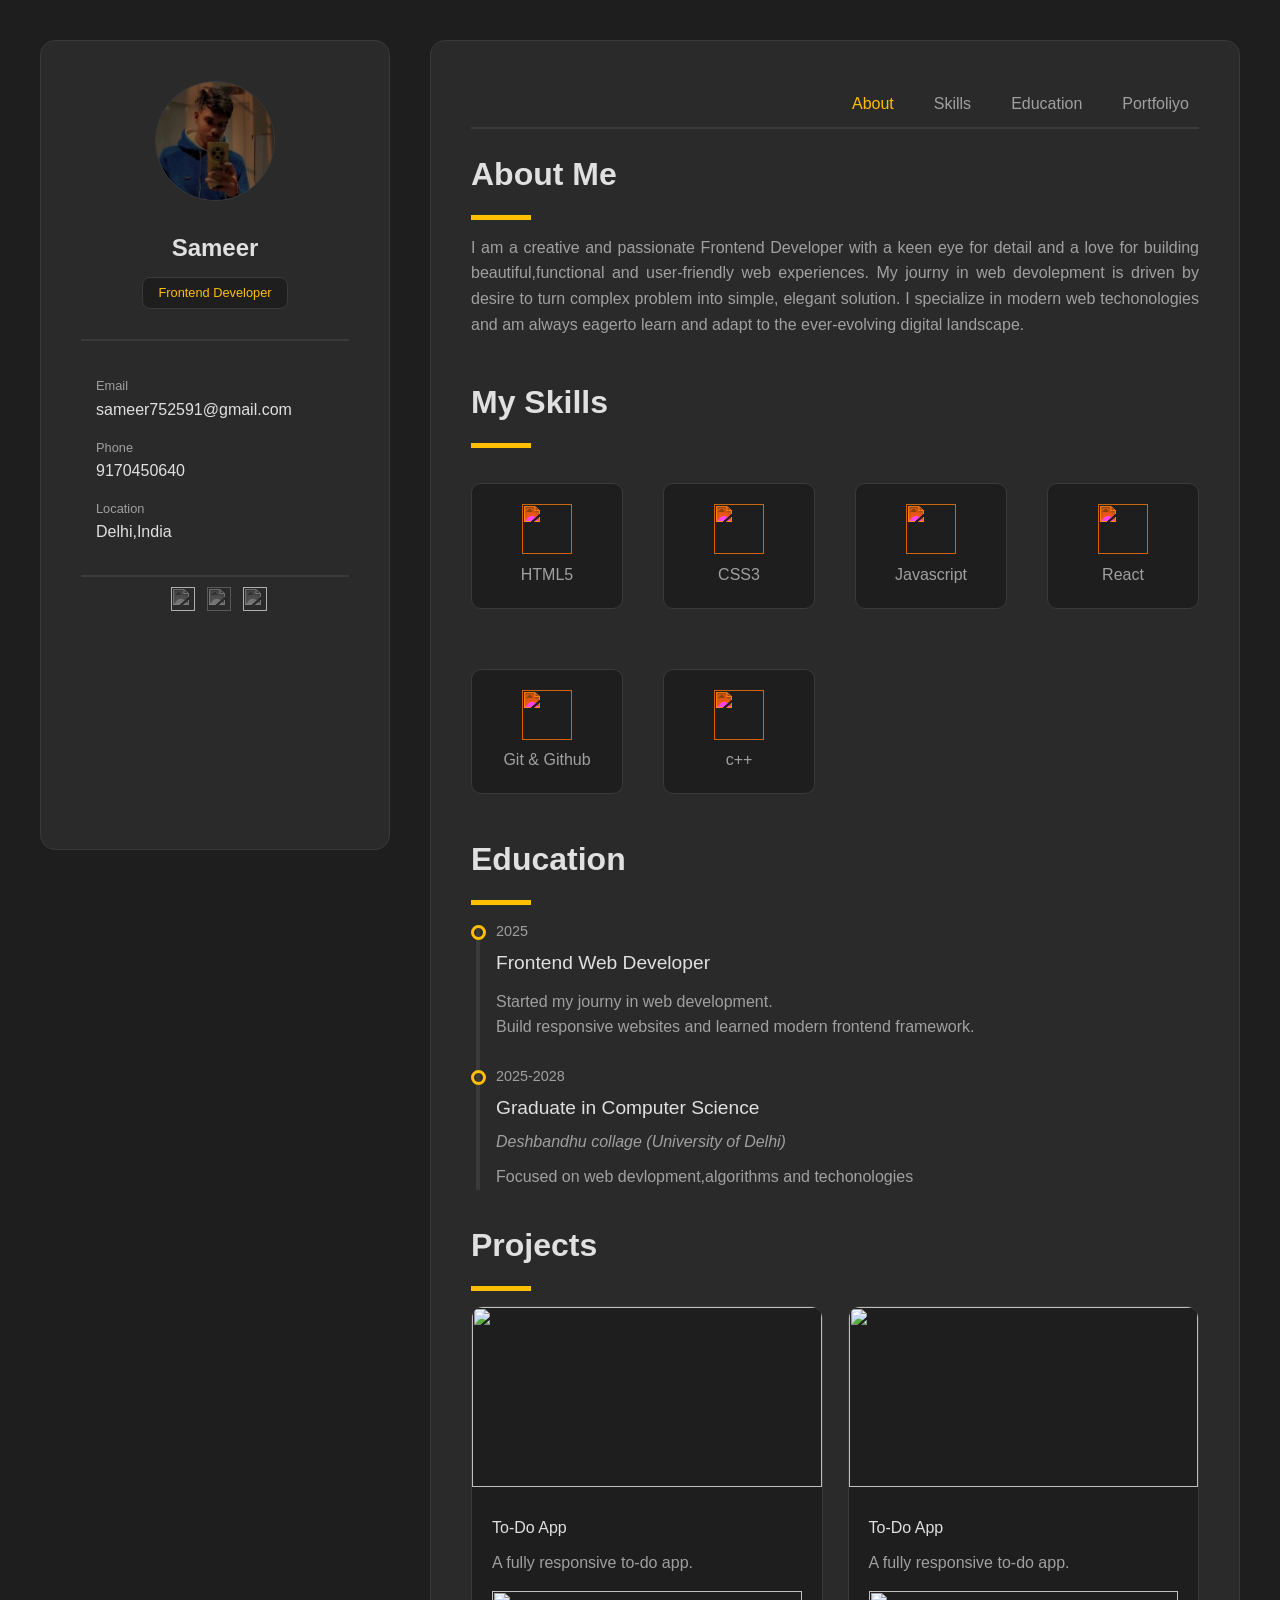
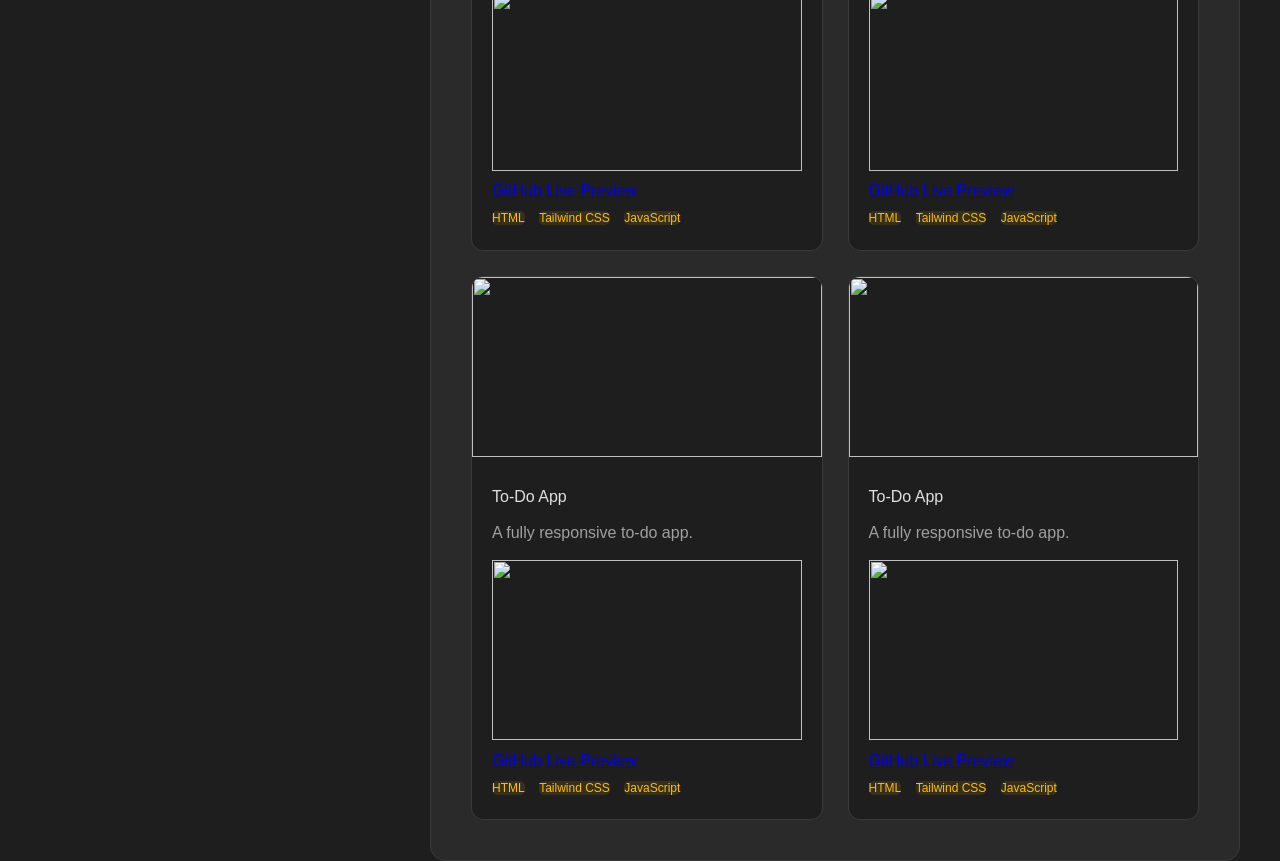
==== index.html @ 95f1eb68 "Update project section titles and images" ====
<!DOCTYPE html>
<html lang="en">
<head>
    <meta charset="UTF-8">
    <meta name="viewport" content="width=device-width, initial-scale=1.0">
    <title> Profile Portfolio</title>
    <link rel="stylesheet" href="portfoliyo.css">
</head>
<body>
  <div class="main-container">

    <!--sidebare-->
    <div class="sidebare">

      <!--profile-->
      <div class="Profile">
        <img src="sameerimg.webp" alt="profile-image">
        <h2>Sameer</h2>
        <p>Frontend Developer</p>
      </div>

      <!--Contact-->
      <div class="contact">
        <div class="email">
          <h3 class="label">Email</h3>
          <a href="mailto:sameer752591@gmail.com" class="value">sameer752591@gmail.com</a>
        </div>
        <div class="phone">
          <h3 class="label">Phone</h3>
          <a href="tel:9170450640" class="value">9170450640</a>
        </div>
        <div class="location">
          <h3 class="label">Location</h3>
          <p class="value">Delhi,India</p>
        </div>

      </div>
      <!--Social-->
      <div class="social">
        <a href=""><img src="https://simpleicons.org/icons/x.svg" alt=""></a>
        <a href="https://github.com/sameer7525"><img src="https://simpleicons.org/icons/github.svg" alt=""></a>
        <a href=""><img src="https://www.svgrepo.com/show/204944/linkedin.svg" alt=""></a>
      </div>

    </div>


    <!--main-contant-->
    <div class="main-contant">

      <!--navigation-->
      <div id="navigation">
        <nav>
          <a href="#about" class="active">About</a>
          <a href="#skill">Skills</a>
          <a href="#education">Education</a>
          <a href="#portfoliyo">Portfoliyo</a>
        </nav>
      </div>

      <!--about me-->
      <div id="about">
        <h2 class="heading">About Me</h2>
        <div class="line"></div>
        <p class="contant">I am a creative and passionate Frontend Developer with a keen eye for detail and a love for building beautiful,functional and user-friendly web experiences. My journy in web devolepment is driven by desire to turn complex problem into simple, elegant solution. I specialize in modern web techonologies and am always eagerto learn and adapt to the ever-evolving digital landscape.</p>
      </div>

      <!--skills-->
      <div id="skill">
        <h2 class="heading">My Skills</h2>
        <div class="line"></div>
        <div class="grid-container">
          <div class="item">
            <img src="https://simpleicons.org/icons/html5.svg" alt="">
            <h3>HTML5</h3>
          </div>
          <div class="item">
            <img src="https://simpleicons.org/icons/css.svg" alt="">
            <h3>CSS3</h3>
          </div>
          <div class="item">
            <img src="https://simpleicons.org/icons/javascript.svg" alt="">
            <h3>Javascript</h3>
          </div>
          <div class="item">
            <img src="https://simpleicons.org/icons/react.svg" alt="">
            <h3>React</h3>
          </div>
          <div class="item">
            <img src="https://simpleicons.org/icons/git.svg" alt="">
            <h3>Git & Github</h3>
          </div>
          <div class="item">
            <img src="https://simpleicons.org/icons/cplusplus.svg" alt="">
            <h3>c++</h3>
          </div>
        </div>
      </div>

      <!--education-->
      <div id="education">
        <h2 class="heading">Education</h2>
        <div class="line"></div>
        <div class="edtech">
          <div class="edfirst">
            <div class="year">2025</div>
            <h3 class="degree">Frontend Web Developer</h3>
            <p class="collage"></p>
            <p class="work">Started my journy in web development. <br> Build responsive websites and learned modern frontend framework. </p>
            <div class="goal"></div>
          </div>
          <div class="edsecond">
            <div class="year">2025-2028</div>
            <h3 class="degree">Graduate in Computer Science</h3>
            <p class="collage">Deshbandhu collage (University of Delhi)</p>
            <p class="work">Focused on web devlopment,algorithms and techonologies</p>
            <div class="goal"></div>
          </div>
          <div class="liner"></div>
        </div>

      </div>

      <!--portfoliyo-->
      <div id="portfoliyo">
        <h2 class="heading">Projects</h2>
        <div class="line"></div>
        <div class="project-container">
          <div class="project">
              <img src="https://images.ui8.net/uploads/preview-4_1724240621603.png" alt="">

            <div class="card">
               <h3>To-Do App</h3>
               <p>A fully responsive to-do app.</p>
               <div class="project-links">
                 <a href="https://github.com/sameer7525/To-Do-List-App" target="_blank" class="github-btn">
                   <img src="https://simpleicons.org/icons/github.svg" alt="">GitHub</a>
                 <a href=" https://sameer7525.github.io/To-Do-List-App/" target="_blank" class="live-btn"> Live Preview</a>
              </div>
              <div class="tech-stack">
                <span>HTML</span>
                <span>Tailwind CSS</span>
                <span>JavaScript</span>
              </div>
            </div>
          </div>

          <div class="project">
              <img src="https://encrypted-tbn0.gstatic.com/images?q=tbn:ANd9GcQXOAVS7PxSin8WPGVNKl5JOXhxQHfC-j72-b-oD-2oBg&s=10" alt="">

            <div class="card">
               <h3>To-Do App</h3>
               <p>A fully responsive to-do app.</p>
               <div class="project-links">
                 <a href="https://github.com/sameer7525" target="_blank" class="github-btn">
                   <img src="https://simpleicons.org/icons/github.svg" alt="">GitHub</a>
                 <a href="#" target="_blank" class="live-btn"> Live Preview</a>
              </div>
              <div class="tech-stack">
                <span>HTML</span>
                <span>Tailwind CSS</span>
                <span>JavaScript</span>
              </div>
            </div>
          </div>

          <div class="project">
              <img src="https://encrypted-tbn0.gstatic.com/images?q=tbn:ANd9GcQXOAVS7PxSin8WPGVNKl5JOXhxQHfC-j72-b-oD-2oBg&s=10" alt="">

            <div class="card">
               <h3>To-Do App</h3>
               <p>A fully responsive to-do app.</p>
               <div class="project-links">
                 <a href="https://github.com/sameer7525" target="_blank" class="github-btn">
                   <img src="https://simpleicons.org/icons/github.svg" alt="">GitHub</a>
                 <a href="#" target="_blank" class="live-btn"> Live Preview</a>
              </div>
              <div class="tech-stack">
                <span>HTML</span>
                <span>Tailwind CSS</span>
                <span>JavaScript</span>
              </div>
            </div>
          </div>
          <div class="project">
              <img src="https://encrypted-tbn0.gstatic.com/images?q=tbn:ANd9GcQXOAVS7PxSin8WPGVNKl5JOXhxQHfC-j72-b-oD-2oBg&s=10" alt="">

            <div class="card">
               <h3>To-Do App</h3>
               <p>A fully responsive to-do app.</p>
               <div class="project-links">
                 <a href="https://github.com/sameer7525" target="_blank" class="github-btn">
                   <img src="https://simpleicons.org/icons/github.svg" alt="">GitHub</a>
                 <a href="#" target="_blank" class="live-btn"> Live Preview</a>
              </div>
              <div class="tech-stack">
                <span>HTML</span>
                <span>Tailwind CSS</span>
                <span>JavaScript</span>
              </div>
            </div>
          </div>

        </div>
      </div>

    </div>

  </div>
</body>
</html>
---- portfoliyo.css ----
*{
    margin: 0px;
    padding: 0px;
    box-sizing: border-box;
}

body{
    background-color: #1e1e1e;
    font-family: sans-serif;
    color: #a0a0a0;
    line-height: 1.6;
}

.main-container{
    display: grid;
    max-width: 1200px;
    grid-template-columns: 350px 1fr;
    gap: 40px;
     padding-top: 40px;
     margin: auto;
}

.sidebare{
    height: 90vh;
    background-color: #2a2a2a;
    border: 1px solid #3a3a3a;
    border-radius: 15px;
    padding: 40px;
    position: sticky;
    top: 40px;
}

.main-contant{
    background-color: #2a2a2a;
     border: 1px solid #3a3a3a;
    border-radius: 15px;
    padding: 40px;

}
/* profile information */

.Profile{
    text-align: center;
}

.Profile img{
    height: 120px;
    width: 120px;             
    border-radius: 50%;
    border: 1px solid #3a3a3a;
}

 

.Profile h2{
    font-size: 1.5rem;
    font-weight: 700;
    margin-top: 20px;
    color: #e0e0e0;
}

.Profile p{
    background-color: #1e1e1e;
    padding: 5px 15px;
    color: #FFBF00;
    border: 1px solid #3a3a3a ;
    font-size: 0.8rem;
    border-radius: 8px;
    display: inline-block;
    margin-top: 10px;
}

/* contact information */

.contact{
    margin-top: 30px;
    border-top: 2px solid #3a3a3a;
    padding-top: 20px;
}

.label{
    font-weight: 500;
    font-size: 0.8rem;
    color: #a0a0a0;
}

.value{
    color: #e0e0e0;
    text-decoration: none;
}

.email{
    margin: 15px;
}
.phone{
    margin: 15px;
}
.location{
    margin: 15px;
}

/* social information */

.social{
    margin-top: 30px;
    border-top: 2px solid hsl(0, 0%, 23%);
    padding-top: 10px;
    text-align: center;
}

.social img{
    height: 24px;
    width: 24px;
    margin-left: 8px;
    filter: grayscale(1) invert(0.8);
    transition: filter 0.3s ease;
}

.social img:hover{
    filter: grayscale(0) invert(0);
}
/* main contant */

/* Navigation  */
#navigation{
    /* padding: 30px 20px; */
    border-bottom: 2px solid #3a3a3a;
    margin-bottom: 20px;
    padding-bottom: 20px;
    position: sticky;
    top: 0px;
    background-color:#2a2a2a;
    z-index: 1000;
    padding: 10px;
}

nav{
    display: flex;
    justify-content: flex-end;
    gap: 40px;
}

nav a{
    text-decoration: none;
    color: #a0a0a0;
    font-weight: 500;
    transition: color 0.3s ease;
    
}

.active,nav a:hover{
    color: #FFBF00;
}

/* about me */

.heading{
    color: #e0e0e0;
    font-size: 2rem;
    margin-bottom: 15px;
}

.line{
    width: 60px;
    height: 5px;
    background-color: #FFBF00;
    margin-bottom: 15px;
}

.contant{
    text-align: justify;
}

#about{
    margin-bottom: 40px;
}

/* skill section */

.grid-container{
    display: grid;
    grid-template-columns: repeat(auto-fit , minmax(120px,1fr));
    gap: 40px;
}

.item{
    padding: 20px;
    border: 1px solid #3a3a3a;
    border-radius: 10px;
    background-color: #1e1e1e;
    text-align: center;
    margin-top: 20px;
    transition: transform 0.3s ease;
}

#skill{
    margin-bottom: 40px;
}

.item img{
    height: 50px;
    width:50px;
    filter: invert(75%) sepia(50%) saturate(1000%) hue-rotate(350deg) brightness(110%)contrast(101%);

}

.item h3{
    font-size: 1rem;
    font-weight: 500;
}

.item:hover{
    transform: scale(1.1);
    box-shadow: 0px 0px 10px 5px rgba(0, 0, 0, 0.3);
}

/* education contant */

#education{
    margin-bottom: 30px;
}

.edtech{
    position: relative;
}

.year{
    font-size: 0.9rem;
    color: #a0a0a0;
    margin-bottom: 5px;
}

.degree{
    color: #e0e0e0;
    font-size: 1.2rem;
    font-weight: 500;
    margin-bottom: 5px;
}

.collage{
    font-style: italic;
    color: #a0a0a0;
    margin-bottom: 10px;
}

.work{
    color: #a0a0a0;
}

.edfirst,.edsecond{
    margin-bottom: 25px;
    padding-left: 25px;
    position:relative;
}

.goal{
    height: 15px;
    width: 15px;
    border: 3px solid #FFBF00;
    border-radius: 50%;
    position: absolute;
    top: 5px;
    left: 0px;
    z-index: 5;
}

.liner{
    position:absolute;
    width:2px;
    top: 5px;
    bottom: 0px;
    left: 5px;
    border: 2px solid #3a3a3a;

}

/* portfolio section */
.project-container{
    display: grid;
    grid-template-columns: 1fr 1fr;
    gap: 25px;
}

.project{
    background-color: #1e1e1e;
    border-radius: 12px;
    border: 1px solid #3a3a3a;
    overflow: hidden;
    transition: transform 0.5s ease , box-shadow 0.5s,ease;
}

.project:hover{
    transform: translateY(-5px);
    box-shadow: 0px 0px 10px 5px rgba(0, 0, 0, 0.3);
}

.project img{
   height: 180px;
   width: 100%;
   object-fit: cover;
}

.card{
    padding: 20px;
}

.card h3{
    color: #e0e0e0;
    font-size: 1rem;
    font-weight: 500;
    margin-bottom: 10px;
}

.card p{
    color: #a0a0a0;
    line-height: 1.6;
    margin-bottom: 15px;
}

.card span{
    background-color: rgba(255, 191, 0, 0.1);
    color: #FFBF00;
    border-radius: 5px;
    font-size: 0.75rem;
    margin-right: 10px;

}

@media screen and (max-width:800px){
    .main-container{
        grid-template-columns: 1fr;
        padding: 20px;
    }

    .sidebare{
        position: static;
        height: auto;
    }
    
}

 @media screen and (max-width:400px){ */
    .main-container{
        grid-template-columns: 1fr;
        padding: 100px;
    }

    .sidebare{
        position: static;
        height: auto;
    }
    
}
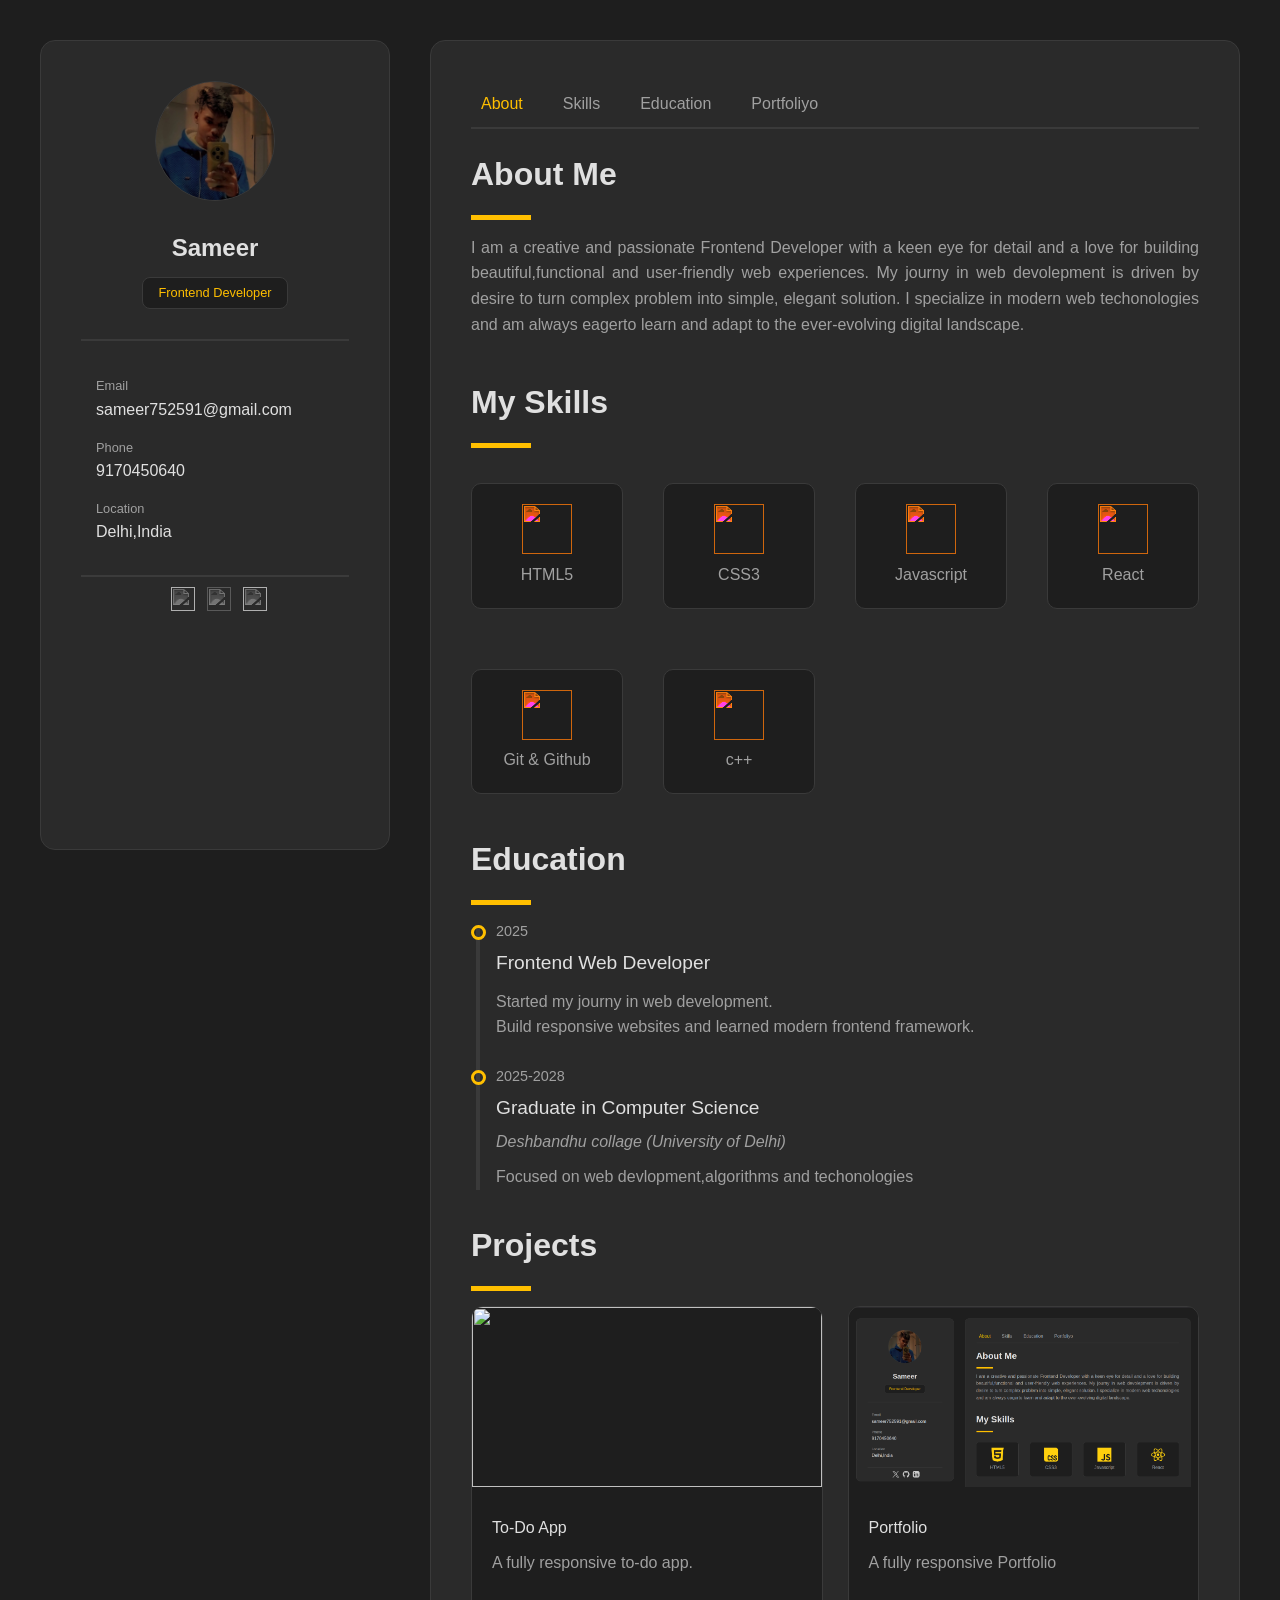
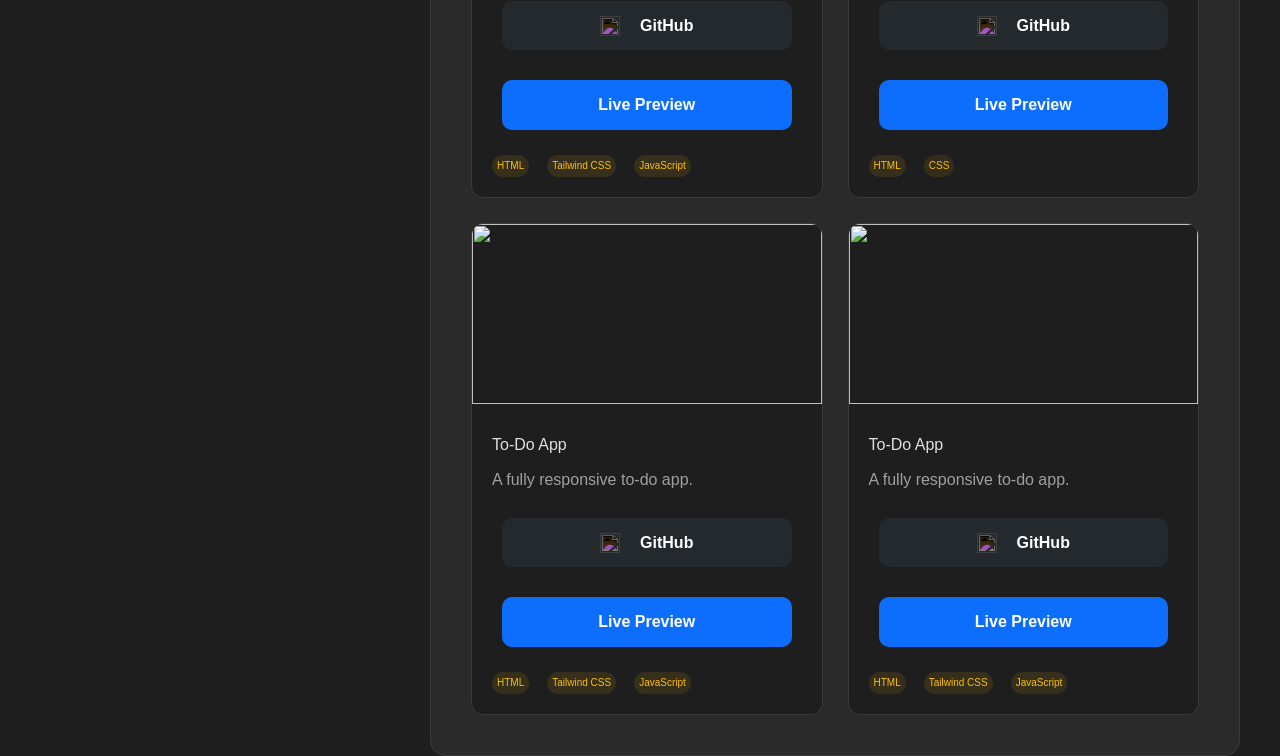
==== commit f4aa89d4: "Update project details in index.html" ====
--- a/index.html
+++ b/index.html
@@ -146,20 +146,20 @@
           </div>
 
           <div class="project">
-              <img src="https://encrypted-tbn0.gstatic.com/images?q=tbn:ANd9GcQXOAVS7PxSin8WPGVNKl5JOXhxQHfC-j72-b-oD-2oBg&s=10" alt="">
-
-            <div class="card">
-               <h3>To-Do App</h3>
-               <p>A fully responsive to-do app.</p>
-               <div class="project-links">
-                 <a href="https://github.com/sameer7525" target="_blank" class="github-btn">
-                   <img src="https://simpleicons.org/icons/github.svg" alt="">GitHub</a>
-                 <a href="#" target="_blank" class="live-btn"> Live Preview</a>
-              </div>
-              <div class="tech-stack">
-                <span>HTML</span>
-                <span>Tailwind CSS</span>
-                <span>JavaScript</span>
+              <img src="portfolio.png" alt="">
+
+            <div class="card">
+               <h3>Portfolio</h3>
+               <p>A fully responsive Portfolio</p>
+               <div class="project-links">
+                 <a href="https://github.com/sameer7525/My-portfolio" target="_blank" class="github-btn">
+                   <img src="https://simpleicons.org/icons/github.svg" alt="">GitHub</a>
+                 <a href="https://sameer7525.github.io/My-portfolio/" target="_blank" class="live-btn"> Live Preview</a>
+              </div>
+              <div class="tech-stack">
+                <span>HTML</span>
+                <span>CSS</span>
+                <!-- <span>JavaScript</span> -->
               </div>
             </div>
           </div>
--- a/portfoliyo.css
+++ b/portfoliyo.css
@@ -127,7 +127,7 @@
     border-bottom: 2px solid #3a3a3a;
     margin-bottom: 20px;
     padding-bottom: 20px;
-    position: sticky;
+    /* position: sticky; */
     top: 0px;
     background-color:#2a2a2a;
     z-index: 1000;
@@ -136,7 +136,7 @@
 
 nav{
     display: flex;
-    justify-content: flex-end;
+    justify-content: flex-start;
     gap: 40px;
 }
 
@@ -317,6 +317,19 @@
     margin-bottom: 15px;
 }
 
+.card img{
+    height: 24px;
+    width: 24px;
+    /* margin-left: 8px; */
+    margin-right: 20px;
+    filter: grayscale(1) invert(0.8);
+    transition: filter 0.3s ease;
+}
+
+.card a{
+    margin: 10px;
+}
+
 .card span{
     background-color: rgba(255, 191, 0, 0.1);
     color: #FFBF00;
@@ -326,7 +339,74 @@
 
 }
 
-@media screen and (max-width:800px){
+.project-links{
+
+    display:flex;
+    gap:10px;
+    margin:15px 0;
+    flex-wrap:wrap;
+}
+
+.project-links a{
+    flex:1 1 140px;
+    min-width: 140px;
+    text-align: center;
+    display:flex;
+    align-items:center;
+    justify-content:center;
+    /* gap:8px; */
+    text-decoration:none;
+    padding:12px;
+    border-radius:10px;
+    font-weight:600;
+    transition:.3s;
+}
+
+.github-btn{
+    background:#24292e;
+    color:#fff;
+}
+
+.github-btn img{
+    width:20px;
+    height:20px;
+    filter:invert(1);
+}
+
+.github-btn:hover{
+    background:#000;
+    transform:translateY(-3px);
+}
+
+.live-btn{
+    background:#0d6efd;
+    color:#fff;
+}
+
+.live-btn:hover{
+    background:#0b5ed7;
+    transform:translateY(-3px);
+}
+
+.tech-stack{
+    display:flex;
+    flex-wrap:wrap;
+    gap:8px;
+}
+
+.tech-stack span{
+    padding:3px 5px;
+    border-radius:20px;
+    font-size:10px;
+    font-weight:500;
+    background-color: rgba(255, 191, 0, 0.1);
+    color: #FFBF00;
+    
+}
+
+
+
+@media screen and (max-width:768px){
     .main-container{
         grid-template-columns: 1fr;
         padding: 20px;
@@ -336,13 +416,35 @@
         position: static;
         height: auto;
     }
+
+    .project-container{
+    grid-template-columns:1fr;
+    }
+
+    /* .project img{
+    height:220px;
+     } */
+
+     nav{
+    display:flex;
+    flex-wrap:wrap;
+    gap:15px;
+    justify-content:center;
+     }
+
+    #navigation{
+    padding:15px 0;
+    }
     
 }
 
- @media screen and (max-width:400px){ */
+
+
+
+ @media screen and (max-width:400px){ 
     .main-container{
         grid-template-columns: 1fr;
-        padding: 100px;
+        /* padding: 100px; */
     }
 
     .sidebare{
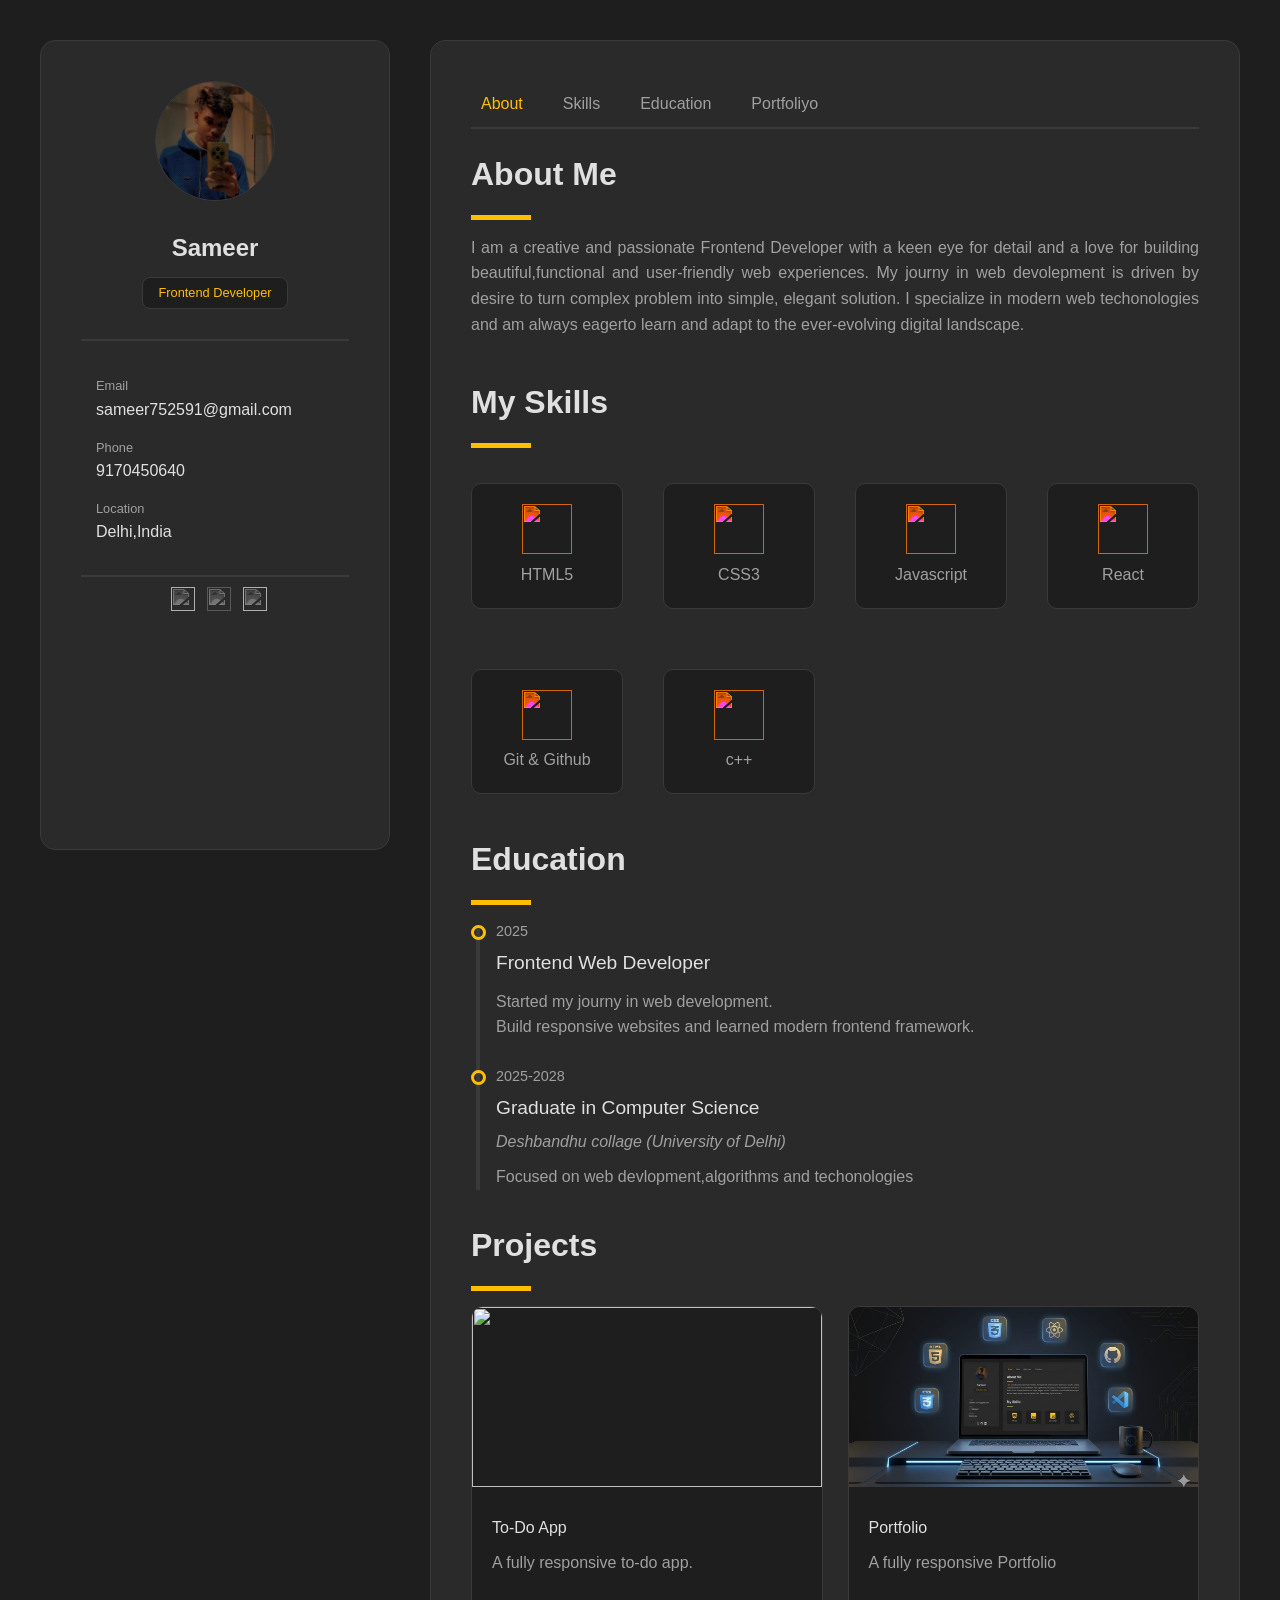
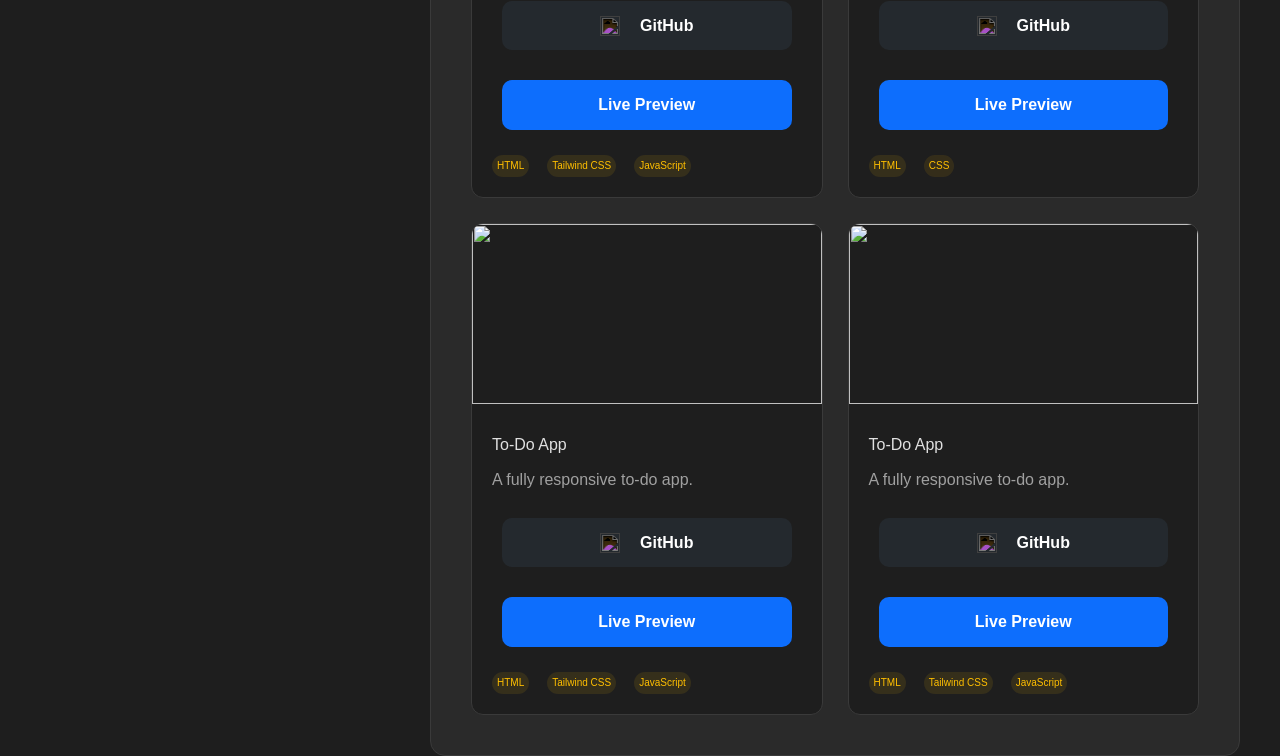
==== commit 46af1d1f: "Change portfolio image format from PNG to JPEG Updated image source from 'portfolio.png' to 'portfol" ====
--- a/index.html
+++ b/index.html
@@ -146,7 +146,7 @@
           </div>
 
           <div class="project">
-              <img src="portfolio.png" alt="">
+              <img src="portfolio.jpeg" alt="">
 
             <div class="card">
                <h3>Portfolio</h3>
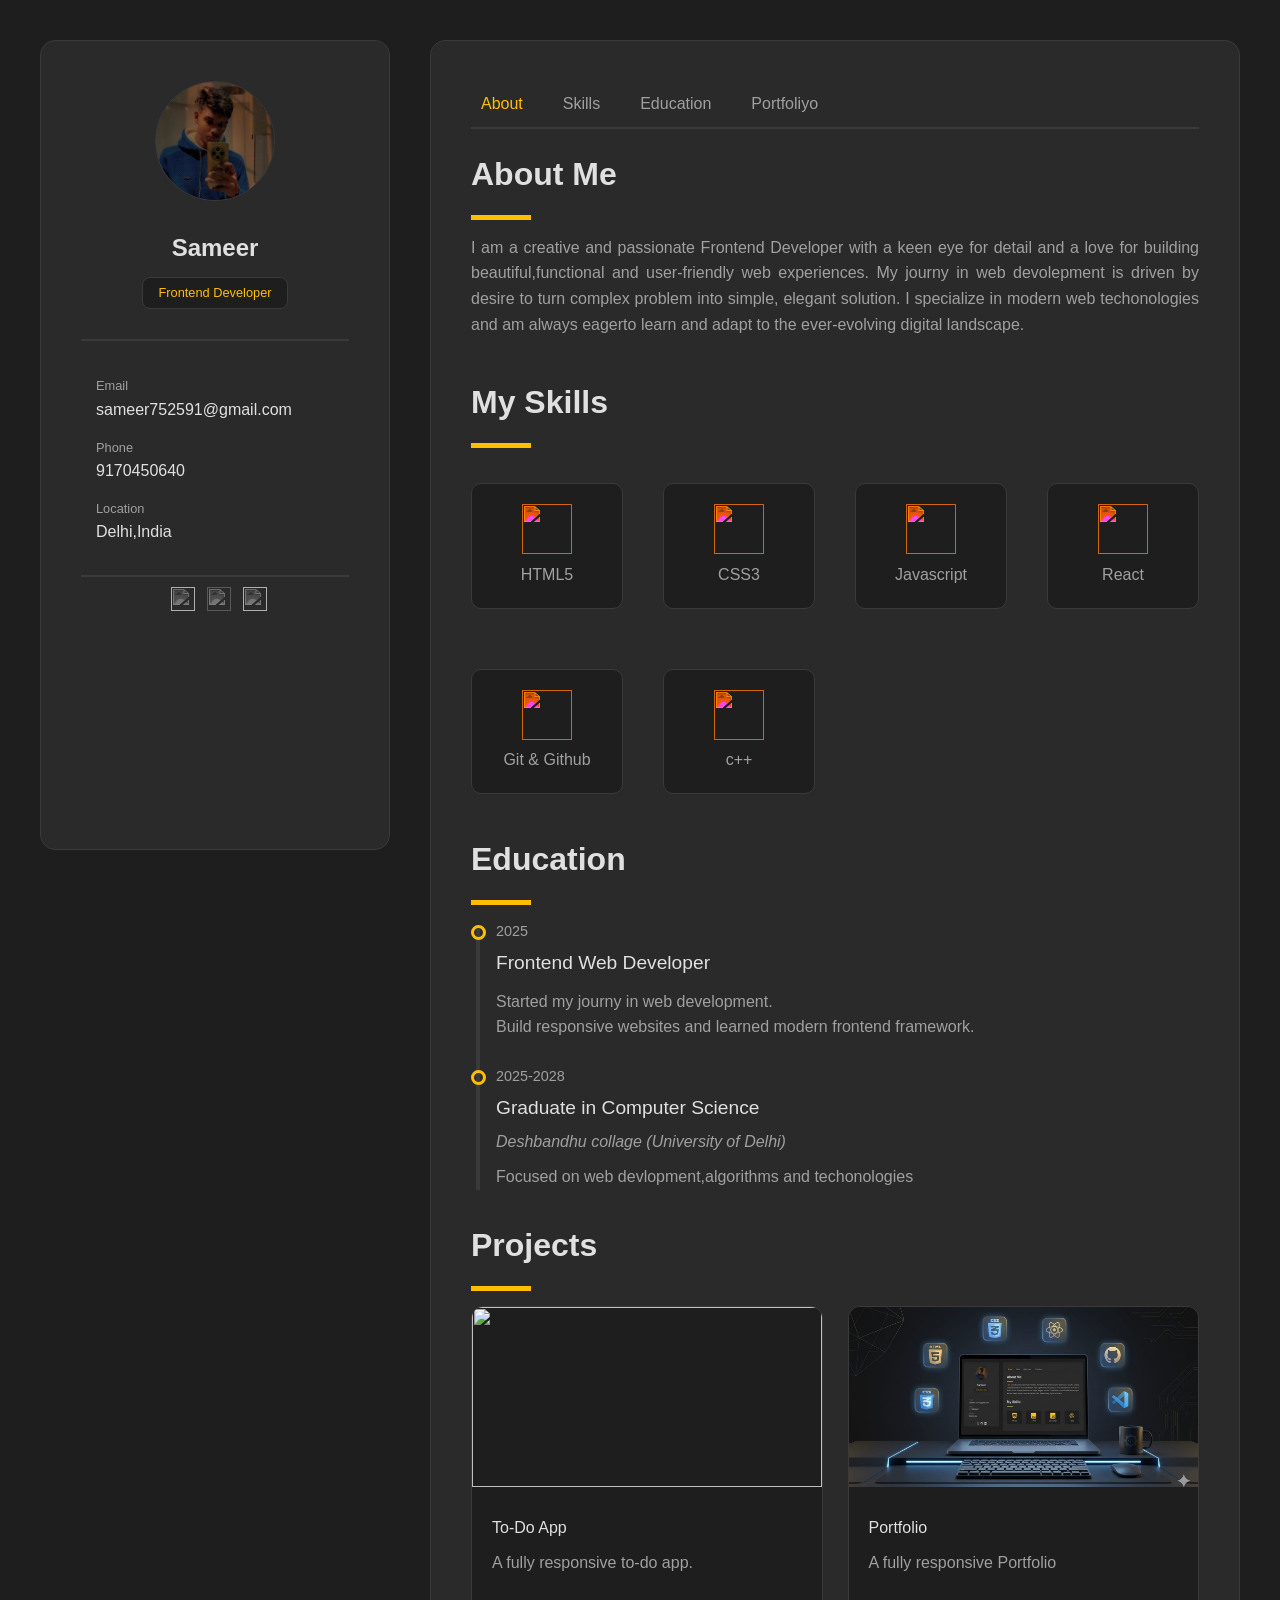
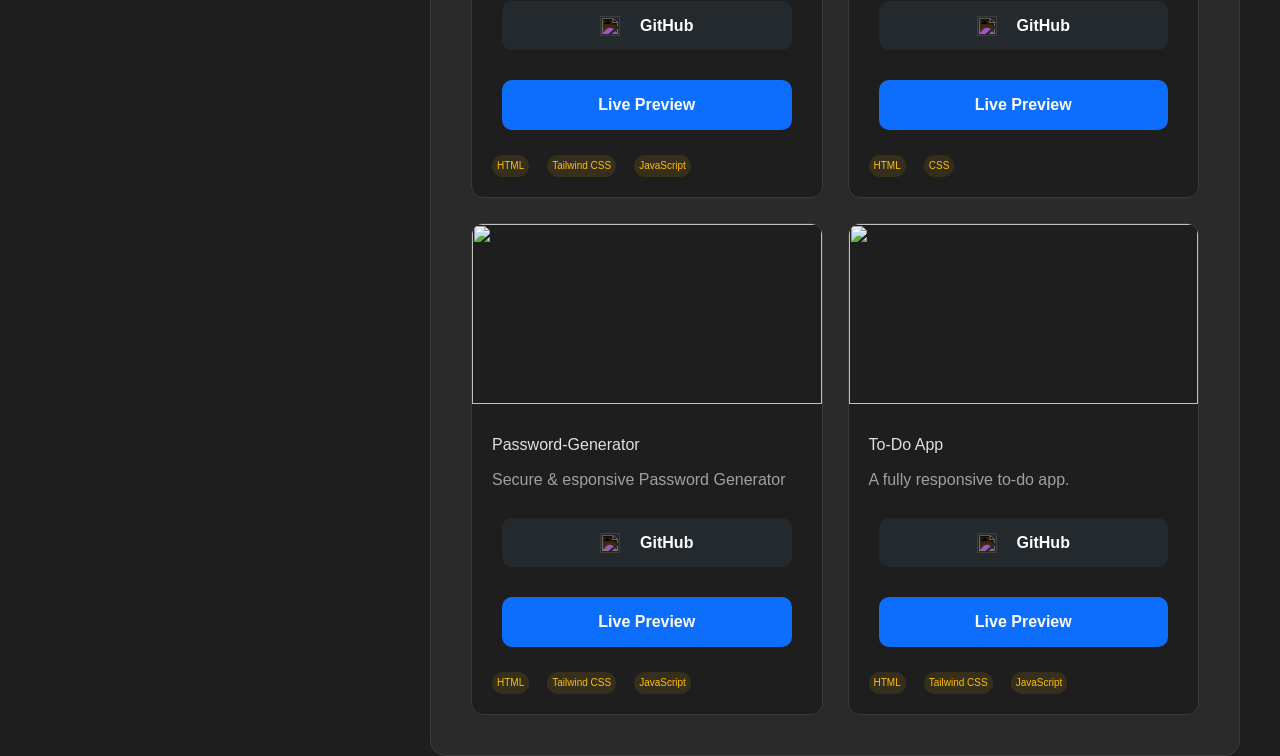
==== commit b22db566: "Update project details for Password Generator" ====
--- a/index.html
+++ b/index.html
@@ -168,10 +168,10 @@
               <img src="https://encrypted-tbn0.gstatic.com/images?q=tbn:ANd9GcQXOAVS7PxSin8WPGVNKl5JOXhxQHfC-j72-b-oD-2oBg&s=10" alt="">
 
             <div class="card">
-               <h3>To-Do App</h3>
-               <p>A fully responsive to-do app.</p>
-               <div class="project-links">
-                 <a href="https://github.com/sameer7525" target="_blank" class="github-btn">
+               <h3>Password-Generator</h3>
+               <p>Secure & esponsive Password Generator</p>
+               <div class="project-links">
+                 <a href="https://github.com/sameer7525/Password-generator" target="_blank" class="github-btn">
                    <img src="https://simpleicons.org/icons/github.svg" alt="">GitHub</a>
                  <a href="#" target="_blank" class="live-btn"> Live Preview</a>
               </div>
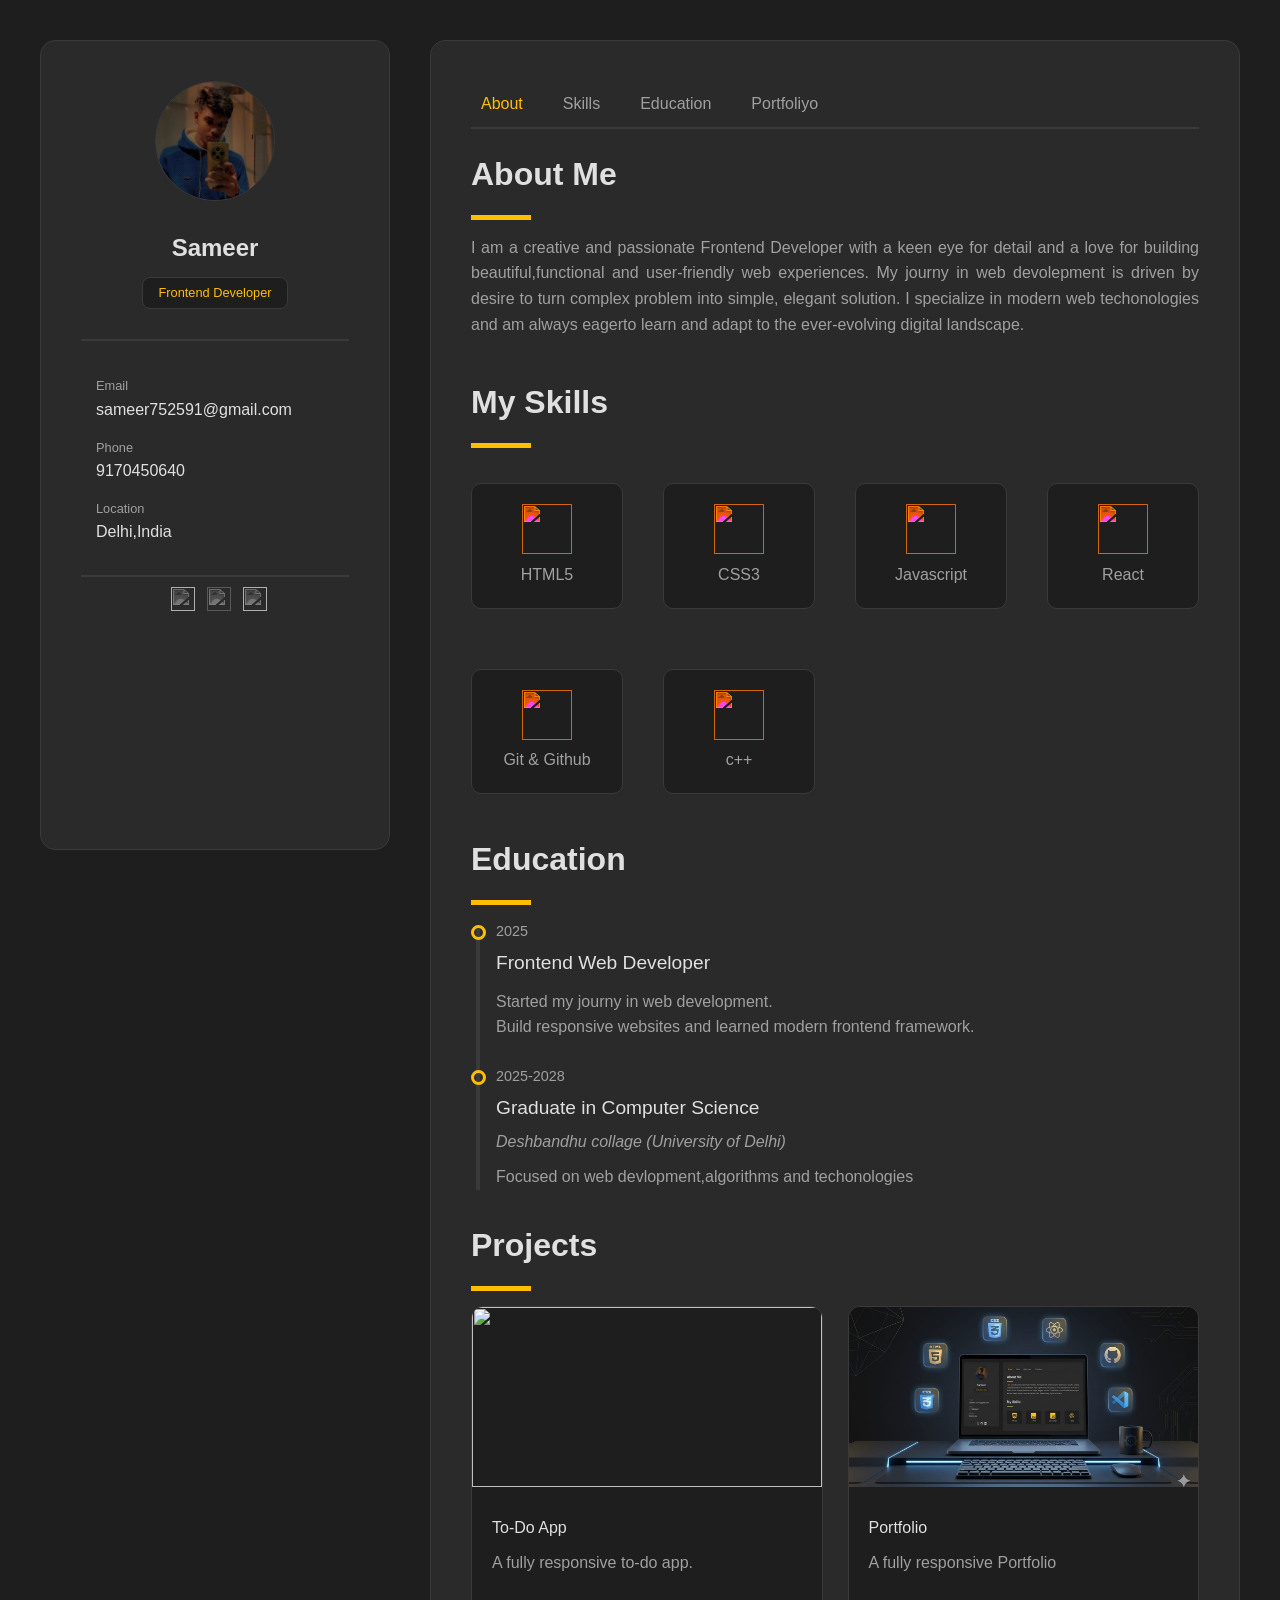
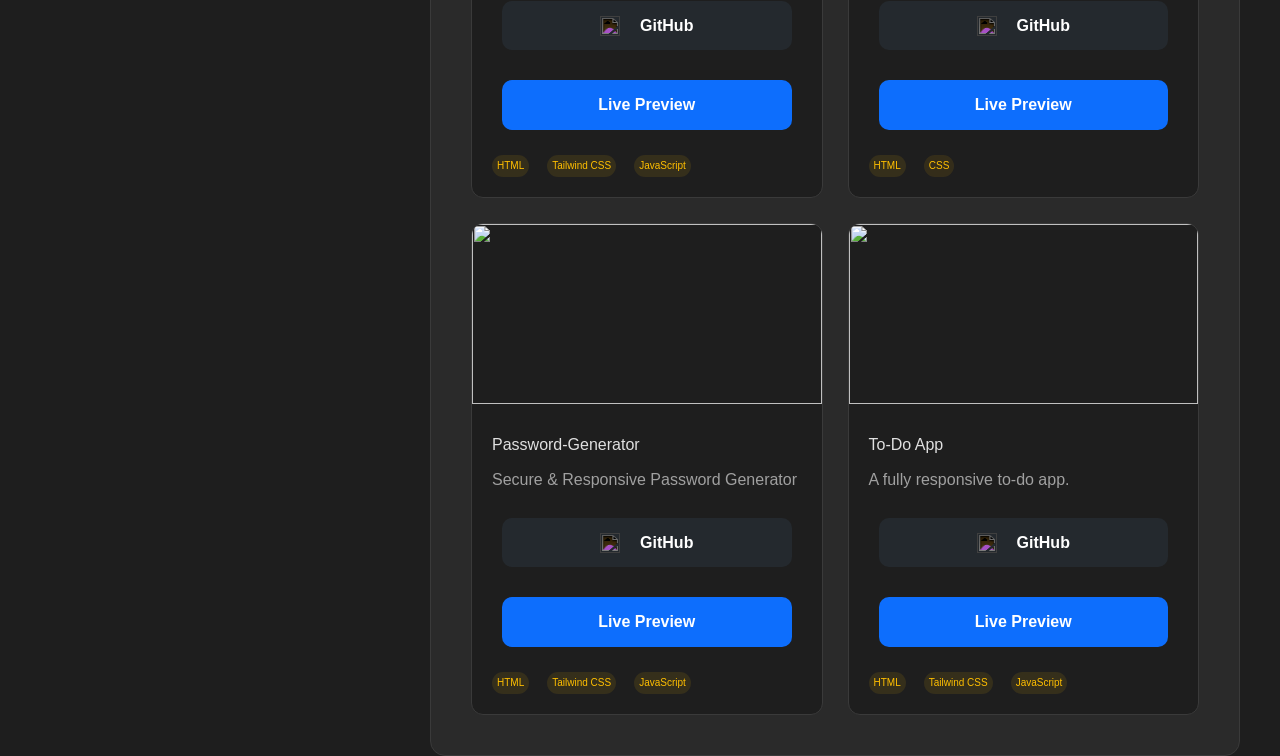
==== commit 88827c10: "Update project image and links in index.html" ====
--- a/index.html
+++ b/index.html
@@ -165,15 +165,15 @@
           </div>
 
           <div class="project">
-              <img src="https://encrypted-tbn0.gstatic.com/images?q=tbn:ANd9GcQXOAVS7PxSin8WPGVNKl5JOXhxQHfC-j72-b-oD-2oBg&s=10" alt="">
+              <img src="https://lh3.googleusercontent.com/5EHsIimG1AFYdgT0qpFt9_LfGVEUBjBI_Ai67BWacMGod5Utl2uQWH3N6giAI2MHPqo2_og3phEkhvobnwXObofn=s1280-w1280-h800" alt="">
 
             <div class="card">
                <h3>Password-Generator</h3>
-               <p>Secure & esponsive Password Generator</p>
+               <p>Secure & Responsive Password Generator</p>
                <div class="project-links">
                  <a href="https://github.com/sameer7525/Password-generator" target="_blank" class="github-btn">
                    <img src="https://simpleicons.org/icons/github.svg" alt="">GitHub</a>
-                 <a href="#" target="_blank" class="live-btn"> Live Preview</a>
+                 <a href="password-generator-rosy-nine.vercel.app" target="_blank" class="live-btn"> Live Preview</a>
               </div>
               <div class="tech-stack">
                 <span>HTML</span>
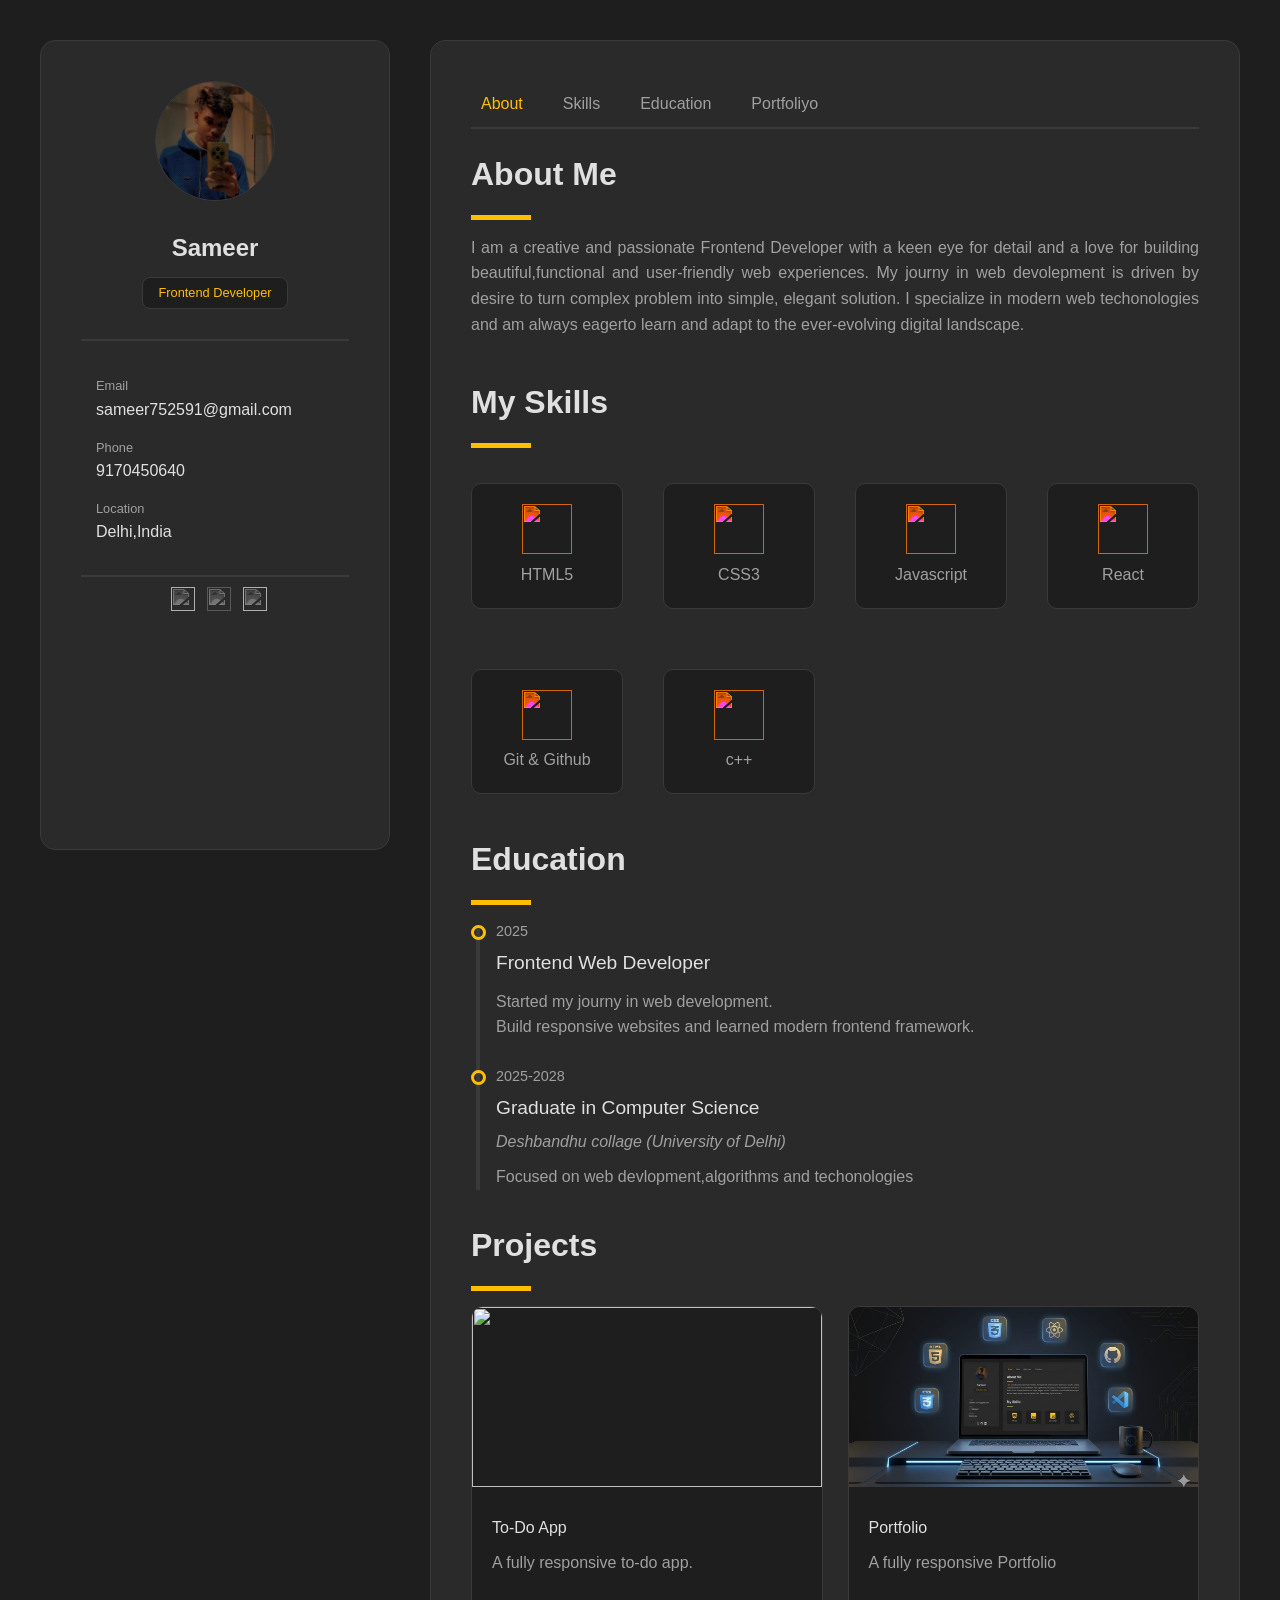
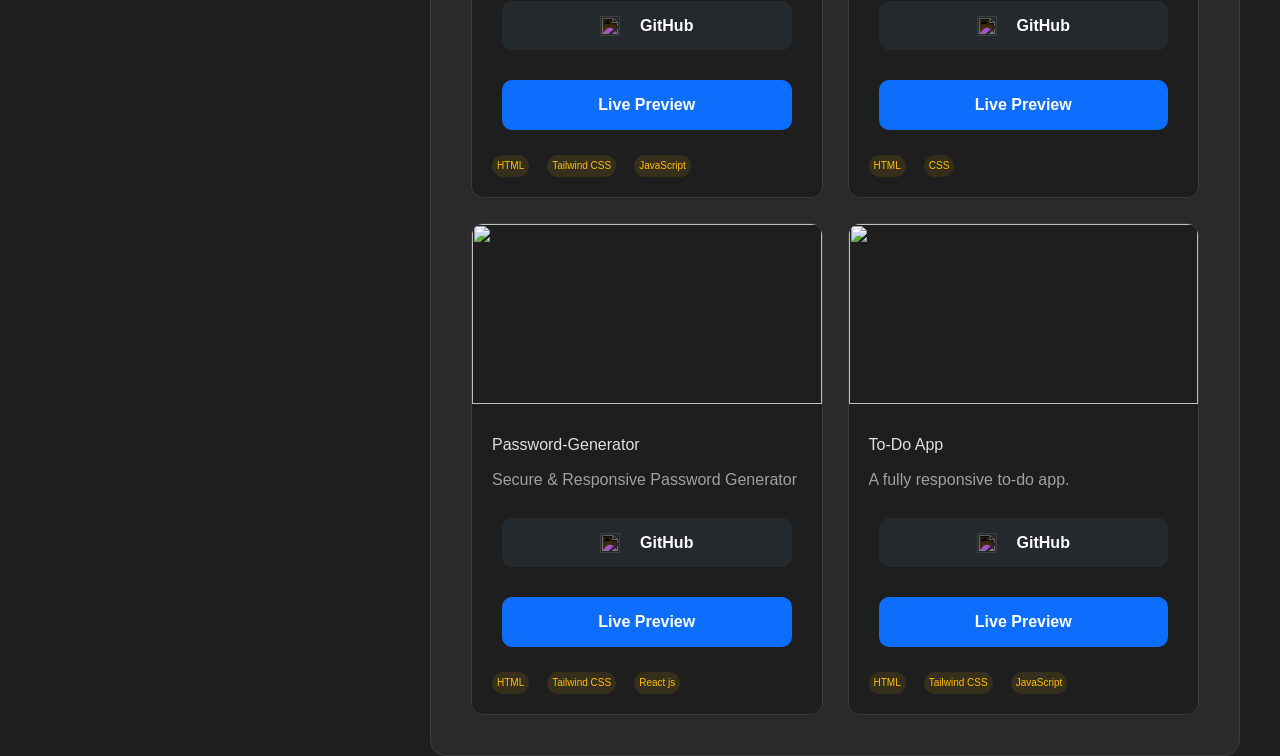
==== commit 1ada8442: "Update live preview link and tech stack in index.html" ====
--- a/index.html
+++ b/index.html
@@ -173,12 +173,12 @@
                <div class="project-links">
                  <a href="https://github.com/sameer7525/Password-generator" target="_blank" class="github-btn">
                    <img src="https://simpleicons.org/icons/github.svg" alt="">GitHub</a>
-                 <a href="password-generator-rosy-nine.vercel.app" target="_blank" class="live-btn"> Live Preview</a>
+                 <a href="https://password-generator-rosy-nine.vercel.app/" target="_blank" class="live-btn"> Live Preview</a>
               </div>
               <div class="tech-stack">
                 <span>HTML</span>
                 <span>Tailwind CSS</span>
-                <span>JavaScript</span>
+                <span>React js</span>
               </div>
             </div>
           </div>
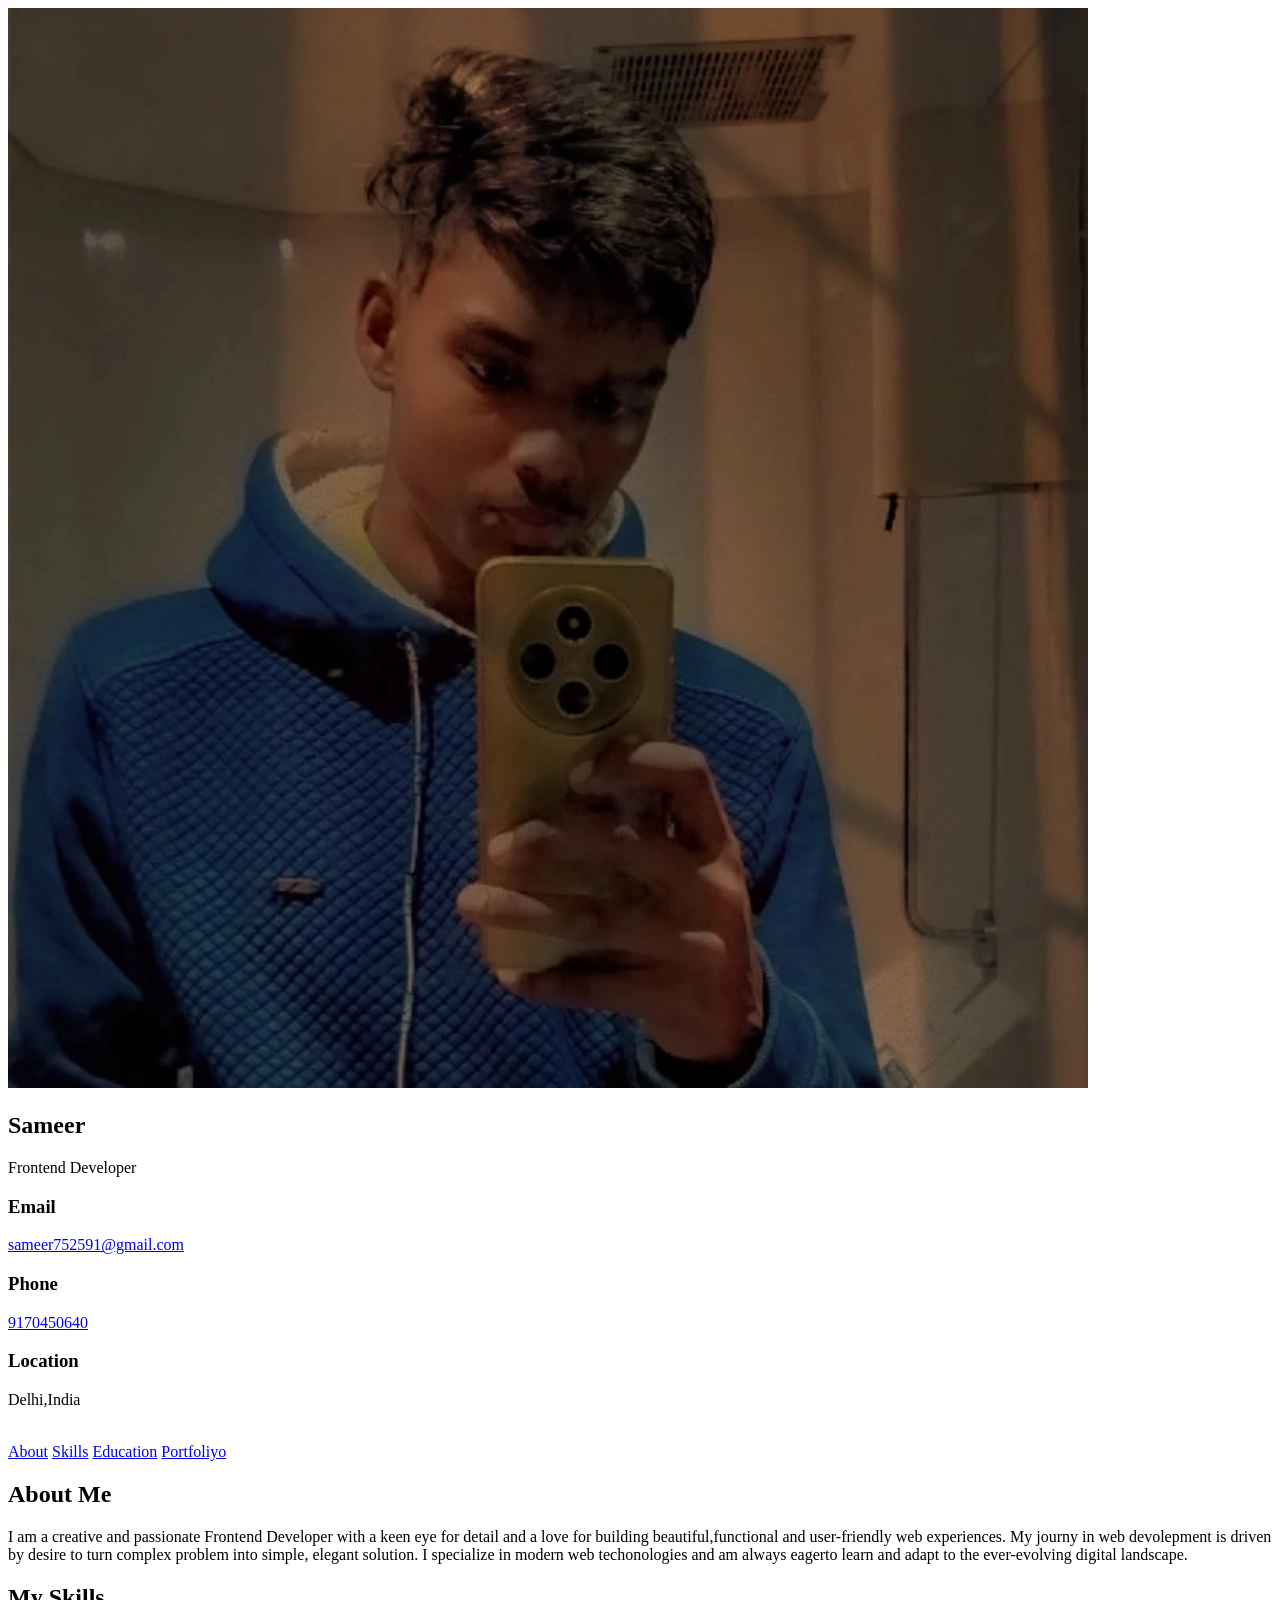
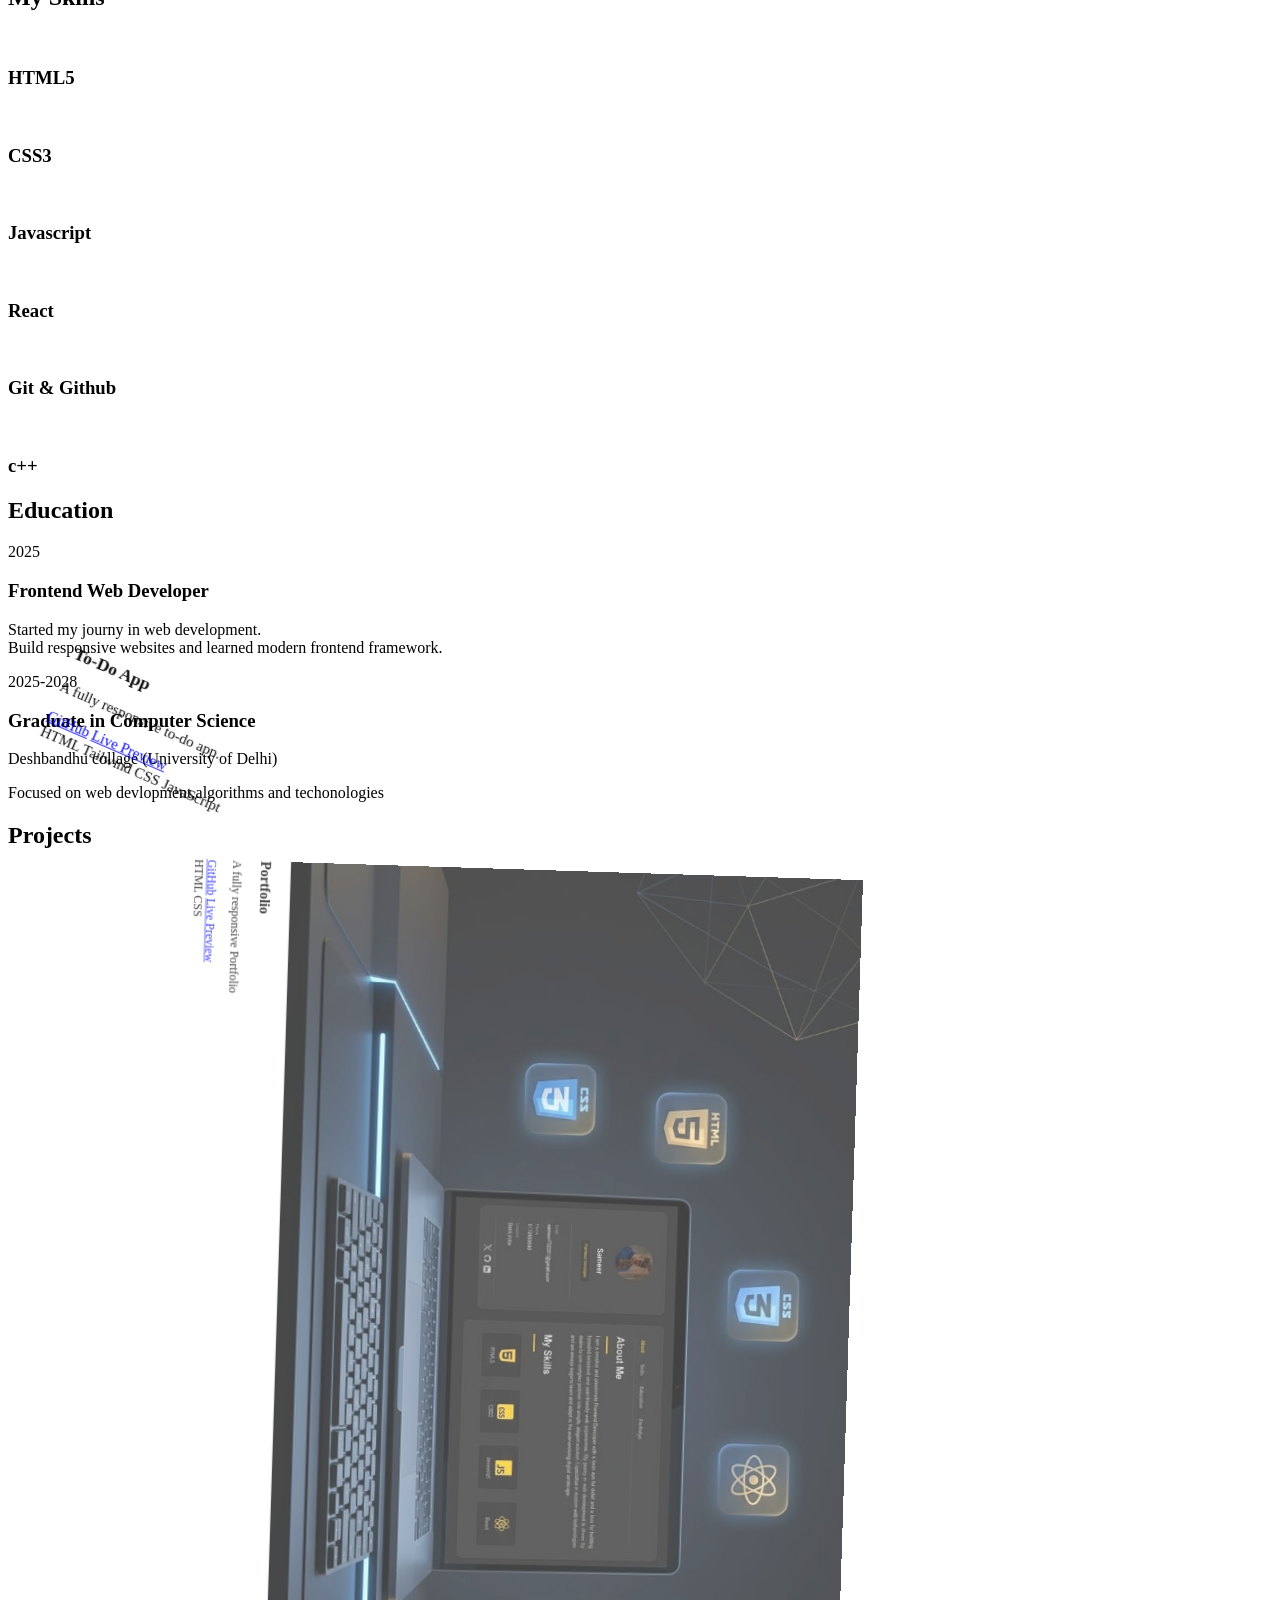
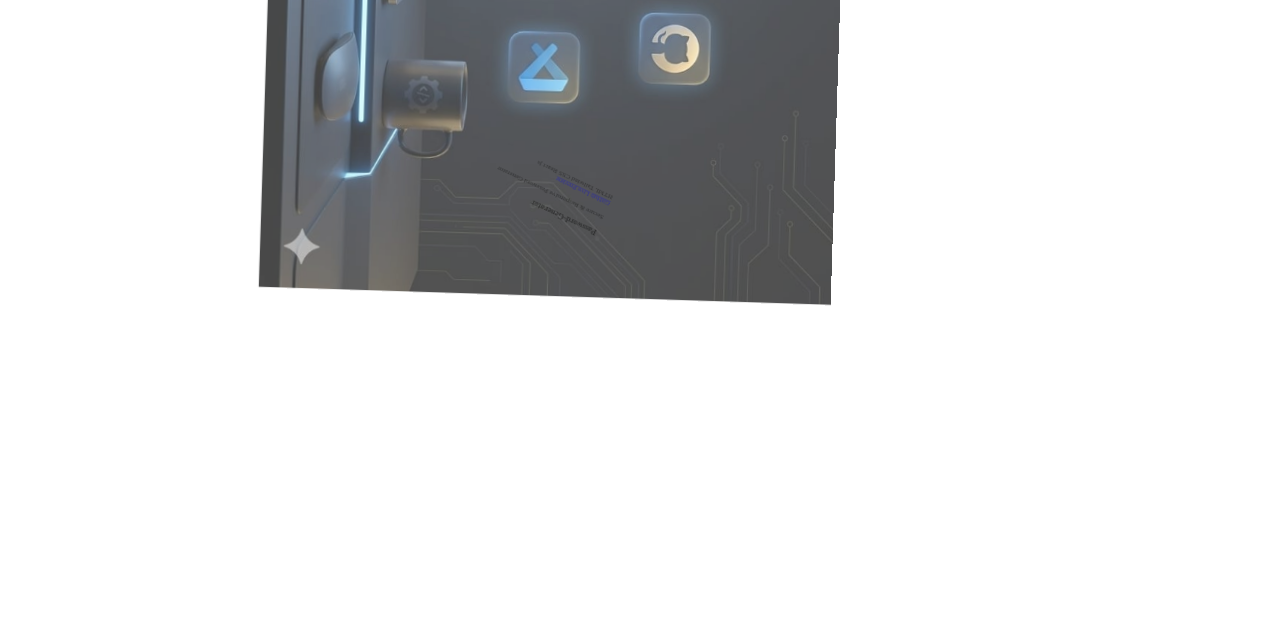
==== commit 584ff076: "Fix stylesheet link and update profile section" ====
--- a/index.html
+++ b/index.html
@@ -4,7 +4,7 @@
     <meta charset="UTF-8">
     <meta name="viewport" content="width=device-width, initial-scale=1.0">
     <title> Profile Portfolio</title>
-    <link rel="stylesheet" href="portfoliyo.css">
+    <link rel="stylesheet" href="portfolio.css">
 </head>
 <body>
   <div class="main-container">
@@ -15,8 +15,8 @@
       <!--profile-->
       <div class="Profile">
         <img src="sameerimg.webp" alt="profile-image">
-        <h2>Sameer</h2>
-        <p>Frontend Developer</p>
+        <h2 id="same">Sameer</h2>
+        <p id="same">Frontend Developer</p>
       </div>
 
       <!--Contact-->
@@ -207,5 +207,9 @@
     </div>
 
   </div>
+
+  <script src="https://cdnjs.cloudflare.com/ajax/libs/gsap/3.15.1/gsap.min.js" integrity="sha512-VMHB/Dy1/3d+djJPdMhxbplbZgbfPNHy+yWCxB1MSrwUEcNE+gnviL/DwlGsh9wwobnRTiQc6ChK2ZoJamshXA==" crossorigin="anonymous" referrerpolicy="no-referrer"></script>
+  <script src="https://cdnjs.cloudflare.com/ajax/libs/gsap/3.15.1/ScrollTrigger.min.js" integrity="sha512-D5qw2l97FMLBYpI6cEo6DrCnswh1uRJUPWZnFz31dip5SubdDrsNB/crWM38QEvZbRDobtyvxFRPx9o0ksViMg==" crossorigin="anonymous" referrerpolicy="no-referrer"></script>
+  <script src="index.js"></script>
 </body>
 </html>
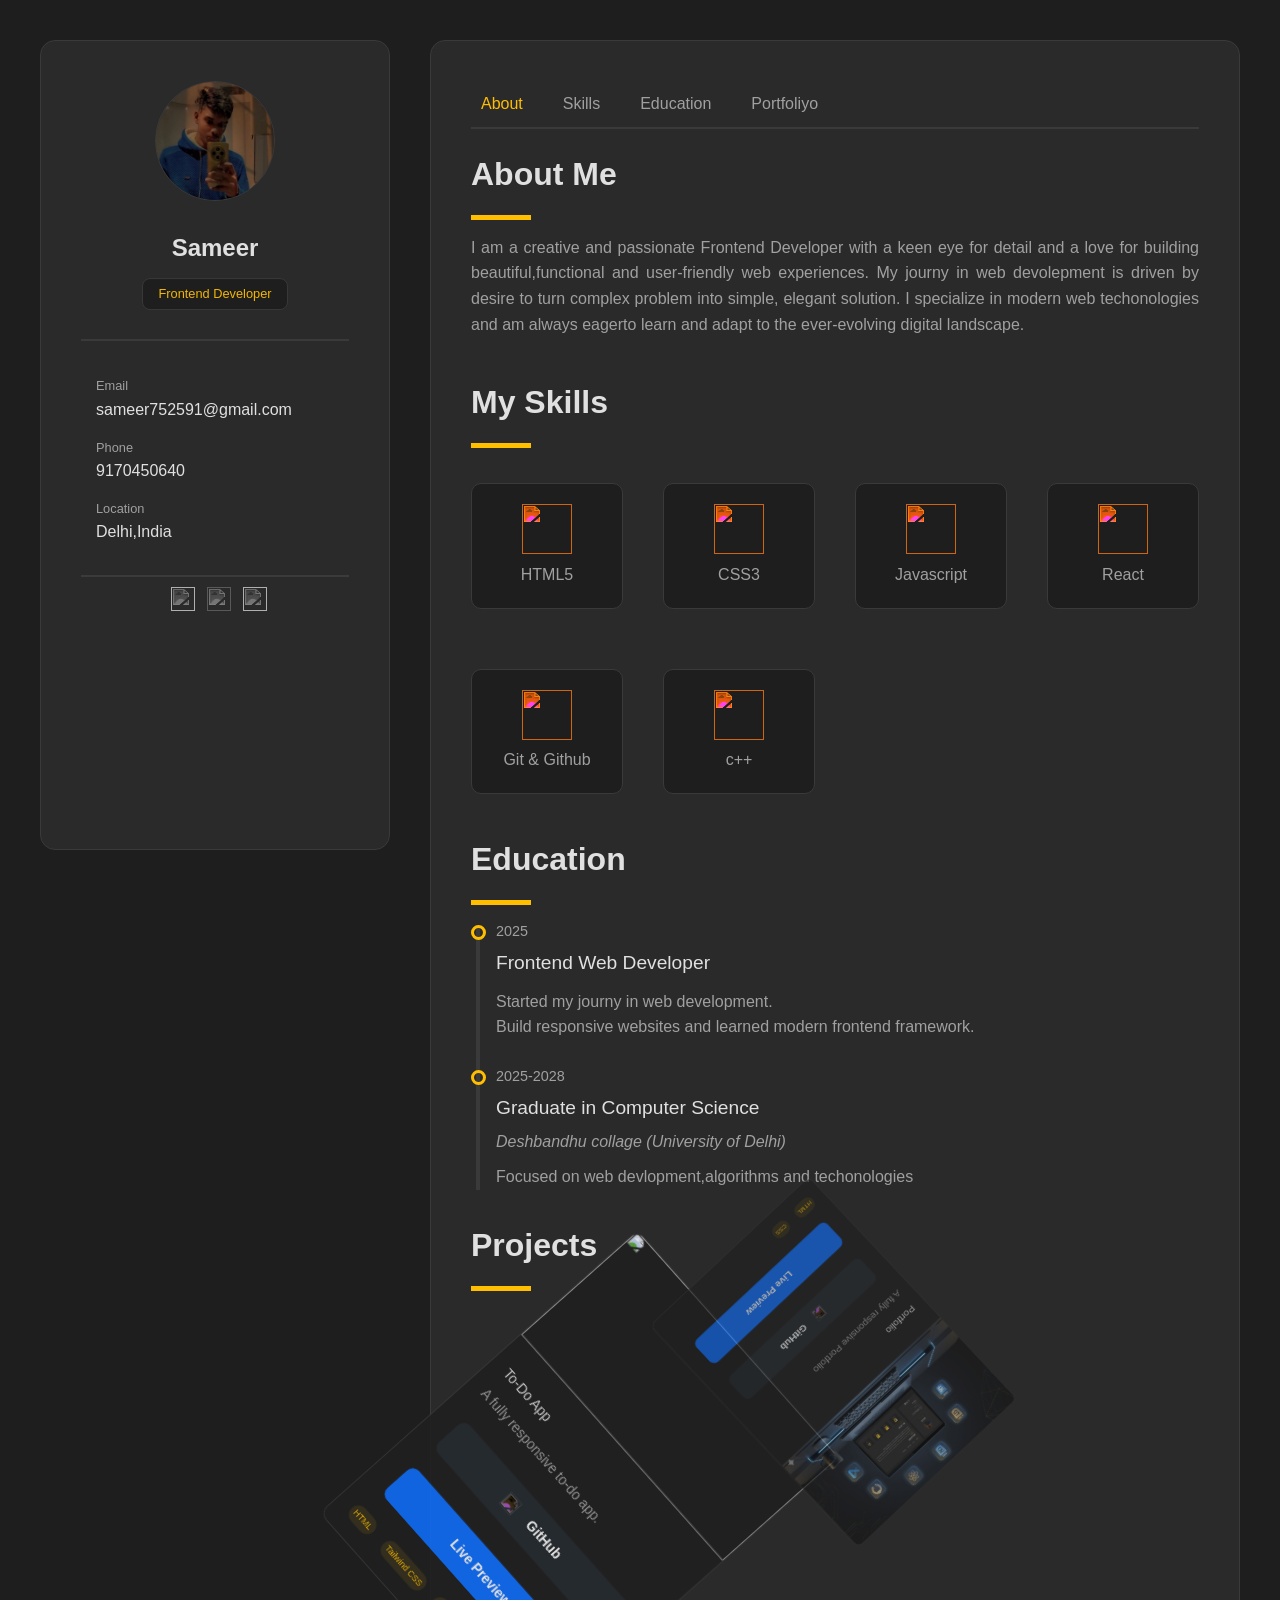
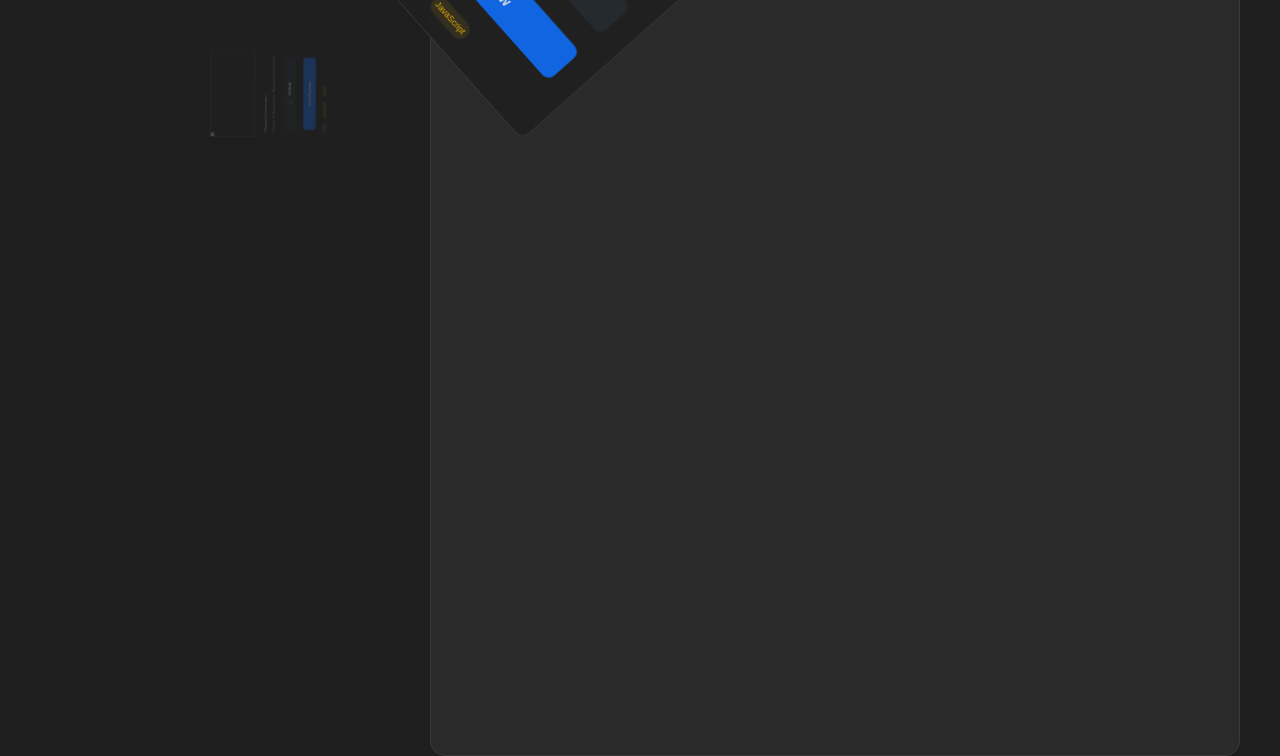
==== commit f1e5463f: "Fix stylesheet link from portfolio.css to portfoliyo.css" ====
--- a/index.html
+++ b/index.html
@@ -4,7 +4,7 @@
     <meta charset="UTF-8">
     <meta name="viewport" content="width=device-width, initial-scale=1.0">
     <title> Profile Portfolio</title>
-    <link rel="stylesheet" href="portfolio.css">
+    <link rel="stylesheet" href="portfoliyo.css">
 </head>
 <body>
   <div class="main-container">
--- a/portfoliyo.css
+++ b/portfoliyo.css
@@ -0,0 +1,460 @@
+*{
+    margin: 0px;
+    padding: 0px;
+    box-sizing: border-box;
+}
+
+body{
+    background-color: #1e1e1e;
+    font-family: sans-serif;
+    color: #a0a0a0;
+    line-height: 1.6;
+}
+
+.main-container{
+    display: grid;
+    max-width: 1200px;
+    grid-template-columns: 350px 1fr;
+    gap: 40px;
+     padding-top: 40px;
+     margin: auto;
+}
+
+.sidebare{
+    height: 90vh;
+    background-color: #2a2a2a;
+    border: 1px solid #3a3a3a;
+    border-radius: 15px;
+    padding: 40px;
+    position: sticky;
+    top: 40px;
+}
+
+.main-contant{
+    background-color: #2a2a2a;
+     border: 1px solid #3a3a3a;
+    border-radius: 15px;
+    padding: 40px;
+
+}
+/* profile information */
+
+.Profile{
+    text-align: center;
+}
+
+.Profile img{
+    height: 120px;
+    width: 120px;             
+    border-radius: 50%;
+    border: 1px solid #3a3a3a;
+}
+
+ 
+
+.Profile h2{
+    font-size: 1.5rem;
+    font-weight: 700;
+    margin-top: 20px;
+    color: #e0e0e0;
+}
+
+.Profile p{
+    background-color: #1e1e1e;
+    padding: 5px 15px;
+    color: #FFBF00;
+    border: 1px solid #3a3a3a ;
+    font-size: 0.8rem;
+    border-radius: 8px;
+    display: inline-block;
+    margin-top: 10px;
+}
+
+/* contact information */
+
+.contact{
+    margin-top: 30px;
+    border-top: 2px solid #3a3a3a;
+    padding-top: 20px;
+}
+
+.label{
+    font-weight: 500;
+    font-size: 0.8rem;
+    color: #a0a0a0;
+}
+
+.value{
+    color: #e0e0e0;
+    text-decoration: none;
+}
+
+.email{
+    margin: 15px;
+}
+.phone{
+    margin: 15px;
+}
+.location{
+    margin: 15px;
+}
+
+/* social information */
+
+.social{
+    margin-top: 30px;
+    border-top: 2px solid hsl(0, 0%, 23%);
+    padding-top: 10px;
+    text-align: center;
+}
+
+.social img{
+    height: 24px;
+    width: 24px;
+    margin-left: 8px;
+    filter: grayscale(1) invert(0.8);
+    transition: filter 0.3s ease;
+}
+
+.social img:hover{
+    filter: grayscale(0) invert(0);
+}
+/* main contant */
+
+/* Navigation  */
+#navigation{
+    /* padding: 30px 20px; */
+    border-bottom: 2px solid #3a3a3a;
+    margin-bottom: 20px;
+    padding-bottom: 20px;
+    /* position: sticky; */
+    top: 0px;
+    background-color:#2a2a2a;
+    z-index: 1000;
+    padding: 10px;
+}
+
+nav{
+    display: flex;
+    justify-content: flex-start;
+    gap: 40px;
+}
+
+nav a{
+    text-decoration: none;
+    color: #a0a0a0;
+    font-weight: 500;
+    transition: color 0.3s ease;
+    
+}
+
+.active,nav a:hover{
+    color: #FFBF00;
+}
+
+/* about me */
+
+.heading{
+    color: #e0e0e0;
+    font-size: 2rem;
+    margin-bottom: 15px;
+}
+
+.line{
+    width: 60px;
+    height: 5px;
+    background-color: #FFBF00;
+    margin-bottom: 15px;
+}
+
+.contant{
+    text-align: justify;
+}
+
+#about{
+    margin-bottom: 40px;
+}
+
+/* skill section */
+
+.grid-container{
+    display: grid;
+    grid-template-columns: repeat(auto-fit , minmax(120px,1fr));
+    gap: 40px;
+}
+
+.item{
+    padding: 20px;
+    border: 1px solid #3a3a3a;
+    border-radius: 10px;
+    background-color: #1e1e1e;
+    text-align: center;
+    margin-top: 20px;
+    transition: transform 0.3s ease;
+}
+
+#skill{
+    margin-bottom: 40px;
+}
+
+.item img{
+    height: 50px;
+    width:50px;
+    filter: invert(75%) sepia(50%) saturate(1000%) hue-rotate(350deg) brightness(110%)contrast(101%);
+
+}
+
+.item h3{
+    font-size: 1rem;
+    font-weight: 500;
+}
+
+.item:hover{
+    transform: scale(1.1);
+    box-shadow: 0px 0px 10px 5px rgba(0, 0, 0, 0.3);
+}
+
+/* education contant */
+
+#education{
+    margin-bottom: 30px;
+}
+
+.edtech{
+    position: relative;
+}
+
+.year{
+    font-size: 0.9rem;
+    color: #a0a0a0;
+    margin-bottom: 5px;
+}
+
+.degree{
+    color: #e0e0e0;
+    font-size: 1.2rem;
+    font-weight: 500;
+    margin-bottom: 5px;
+}
+
+.collage{
+    font-style: italic;
+    color: #a0a0a0;
+    margin-bottom: 10px;
+}
+
+.work{
+    color: #a0a0a0;
+}
+
+.edfirst,.edsecond{
+    margin-bottom: 25px;
+    padding-left: 25px;
+    position:relative;
+}
+
+.goal{
+    height: 15px;
+    width: 15px;
+    border: 3px solid #FFBF00;
+    border-radius: 50%;
+    position: absolute;
+    top: 5px;
+    left: 0px;
+    z-index: 5;
+}
+
+.liner{
+    position:absolute;
+    width:2px;
+    top: 5px;
+    bottom: 0px;
+    left: 5px;
+    border: 2px solid #3a3a3a;
+
+}
+
+/* portfolio section */
+.project-container{
+    display: grid;
+    grid-template-columns: 1fr 1fr;
+    gap: 25px;
+}
+
+.project{
+    background-color: #1e1e1e;
+    border-radius: 12px;
+    border: 1px solid #3a3a3a;
+    overflow: hidden;
+    transition: transform 0.5s ease , box-shadow 0.5s,ease;
+}
+
+.project:hover{
+    transform: translateY(-5px);
+    box-shadow: 0px 0px 10px 5px rgba(0, 0, 0, 0.3);
+}
+
+.project img{
+   height: 180px;
+   width: 100%;
+   object-fit: cover;
+}
+
+.card{
+    padding: 20px;
+}
+
+.card h3{
+    color: #e0e0e0;
+    font-size: 1rem;
+    font-weight: 500;
+    margin-bottom: 10px;
+}
+
+.card p{
+    color: #a0a0a0;
+    line-height: 1.6;
+    margin-bottom: 15px;
+}
+
+.card img{
+    height: 24px;
+    width: 24px;
+    /* margin-left: 8px; */
+    margin-right: 20px;
+    filter: grayscale(1) invert(0.8);
+    transition: filter 0.3s ease;
+}
+
+.card a{
+    margin: 10px;
+}
+
+.card span{
+    background-color: rgba(255, 191, 0, 0.1);
+    color: #FFBF00;
+    border-radius: 5px;
+    font-size: 0.75rem;
+    margin-right: 10px;
+
+}
+
+.project-links{
+
+    display:flex;
+    gap:10px;
+    margin:15px 0;
+    flex-wrap:wrap;
+}
+
+.project-links a{
+    flex:1 1 140px;
+    min-width: 140px;
+    text-align: center;
+    display:flex;
+    align-items:center;
+    justify-content:center;
+    /* gap:8px; */
+    text-decoration:none;
+    padding:12px;
+    border-radius:10px;
+    font-weight:600;
+    transition:.3s;
+}
+
+.github-btn{
+    background:#24292e;
+    color:#fff;
+}
+
+.github-btn img{
+    width:20px;
+    height:20px;
+    filter:invert(1);
+}
+
+.github-btn:hover{
+    background:#000;
+    transform:translateY(-3px);
+}
+
+.live-btn{
+    background:#0d6efd;
+    color:#fff;
+}
+
+.live-btn:hover{
+    background:#0b5ed7;
+    transform:translateY(-3px);
+}
+
+.tech-stack{
+    display:flex;
+    flex-wrap:wrap;
+    gap:8px;
+}
+
+.tech-stack span{
+    padding:3px 5px;
+    border-radius:20px;
+    font-size:10px;
+    font-weight:500;
+    background-color: rgba(255, 191, 0, 0.1);
+    color: #FFBF00;
+    
+}
+
+
+
+@media screen and (max-width:768px){
+    .main-container{
+        grid-template-columns: 1fr;
+        padding: 20px;
+    }
+
+    .sidebare{
+        position: static;
+        height: auto;
+    }
+
+    .project-container{
+    grid-template-columns:1fr;
+    }
+
+    /* .project img{
+    height:220px;
+     } */
+
+     nav{
+    display:flex;
+    flex-wrap:wrap;
+    gap:15px;
+    justify-content:center;
+     }
+
+    #navigation{
+    padding:15px 0;
+    }
+    
+}
+
+
+
+
+ @media screen and (max-width:400px){ 
+    .main-container{
+        grid-template-columns: 1fr;
+        /* padding: 100px; */
+    }
+
+    .sidebare{
+        position: static;
+        height: auto;
+    }
+    
+} 
+
+
+
+
+
